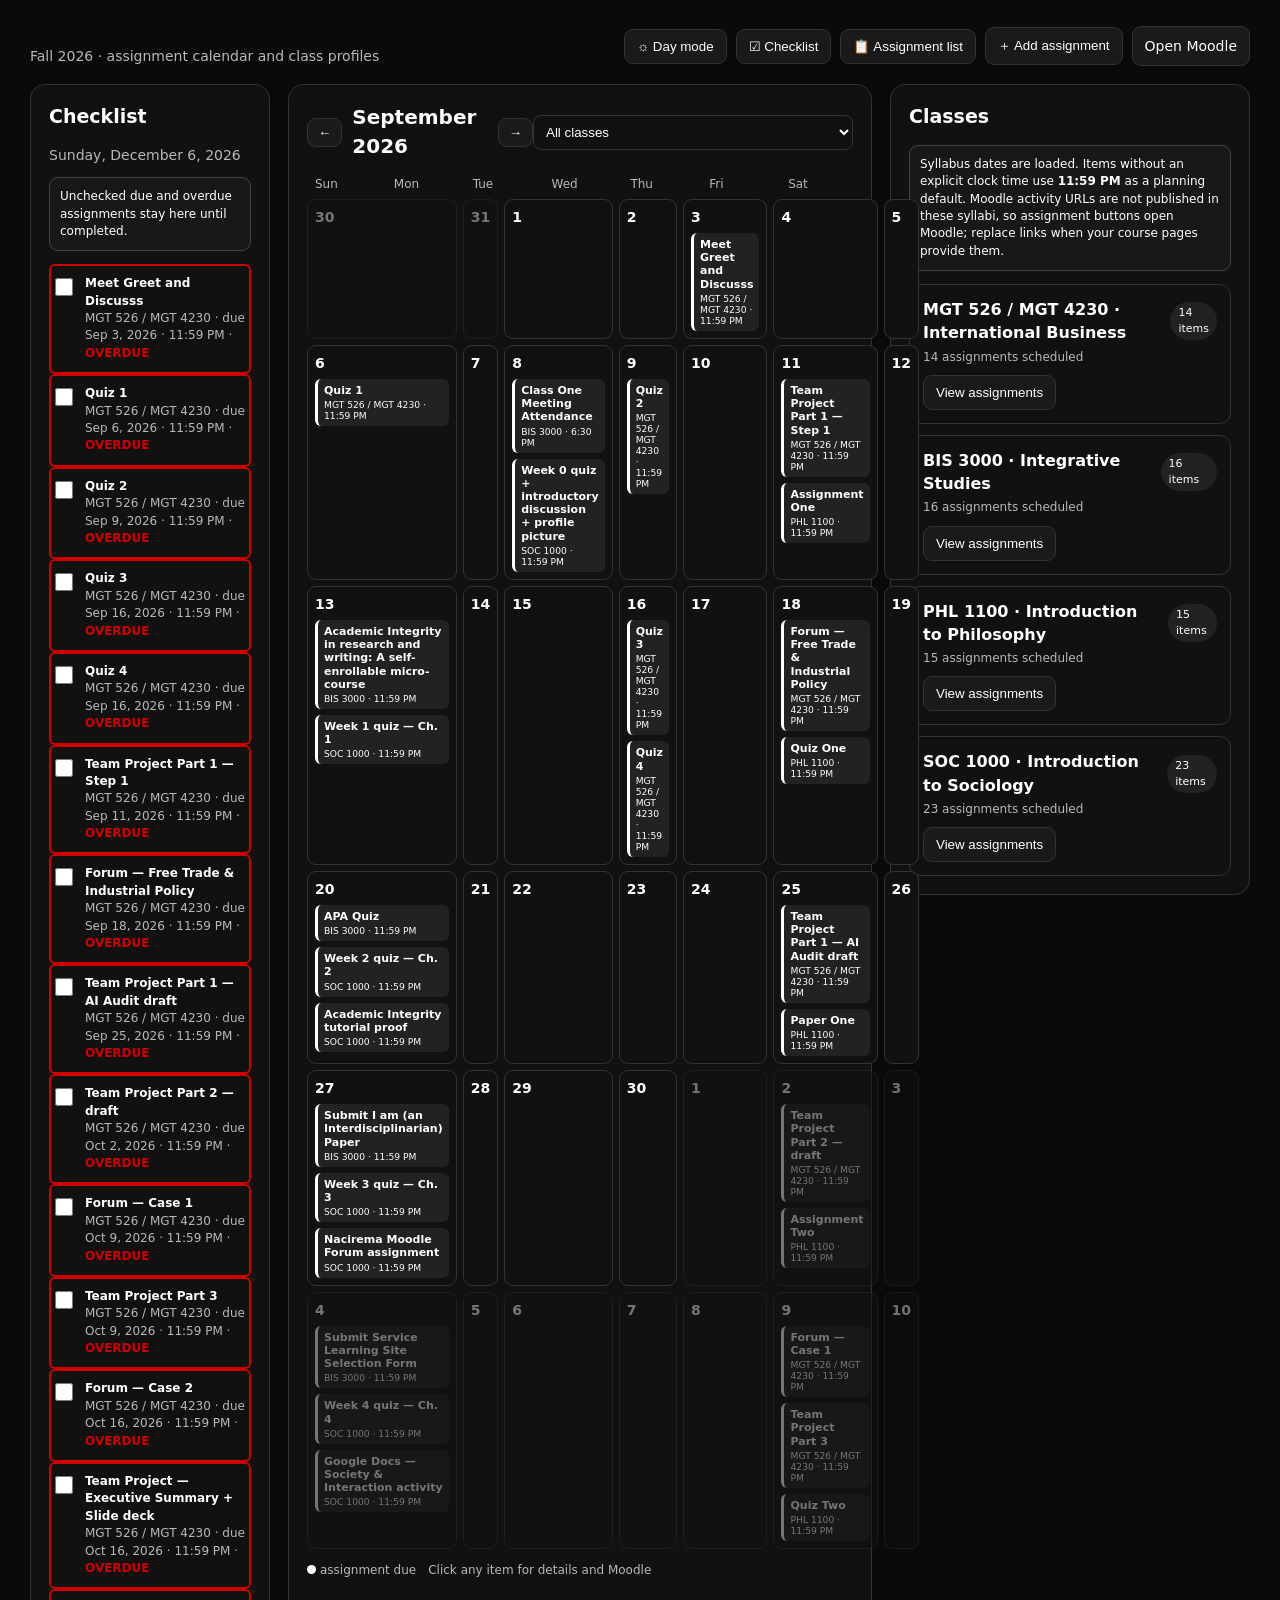
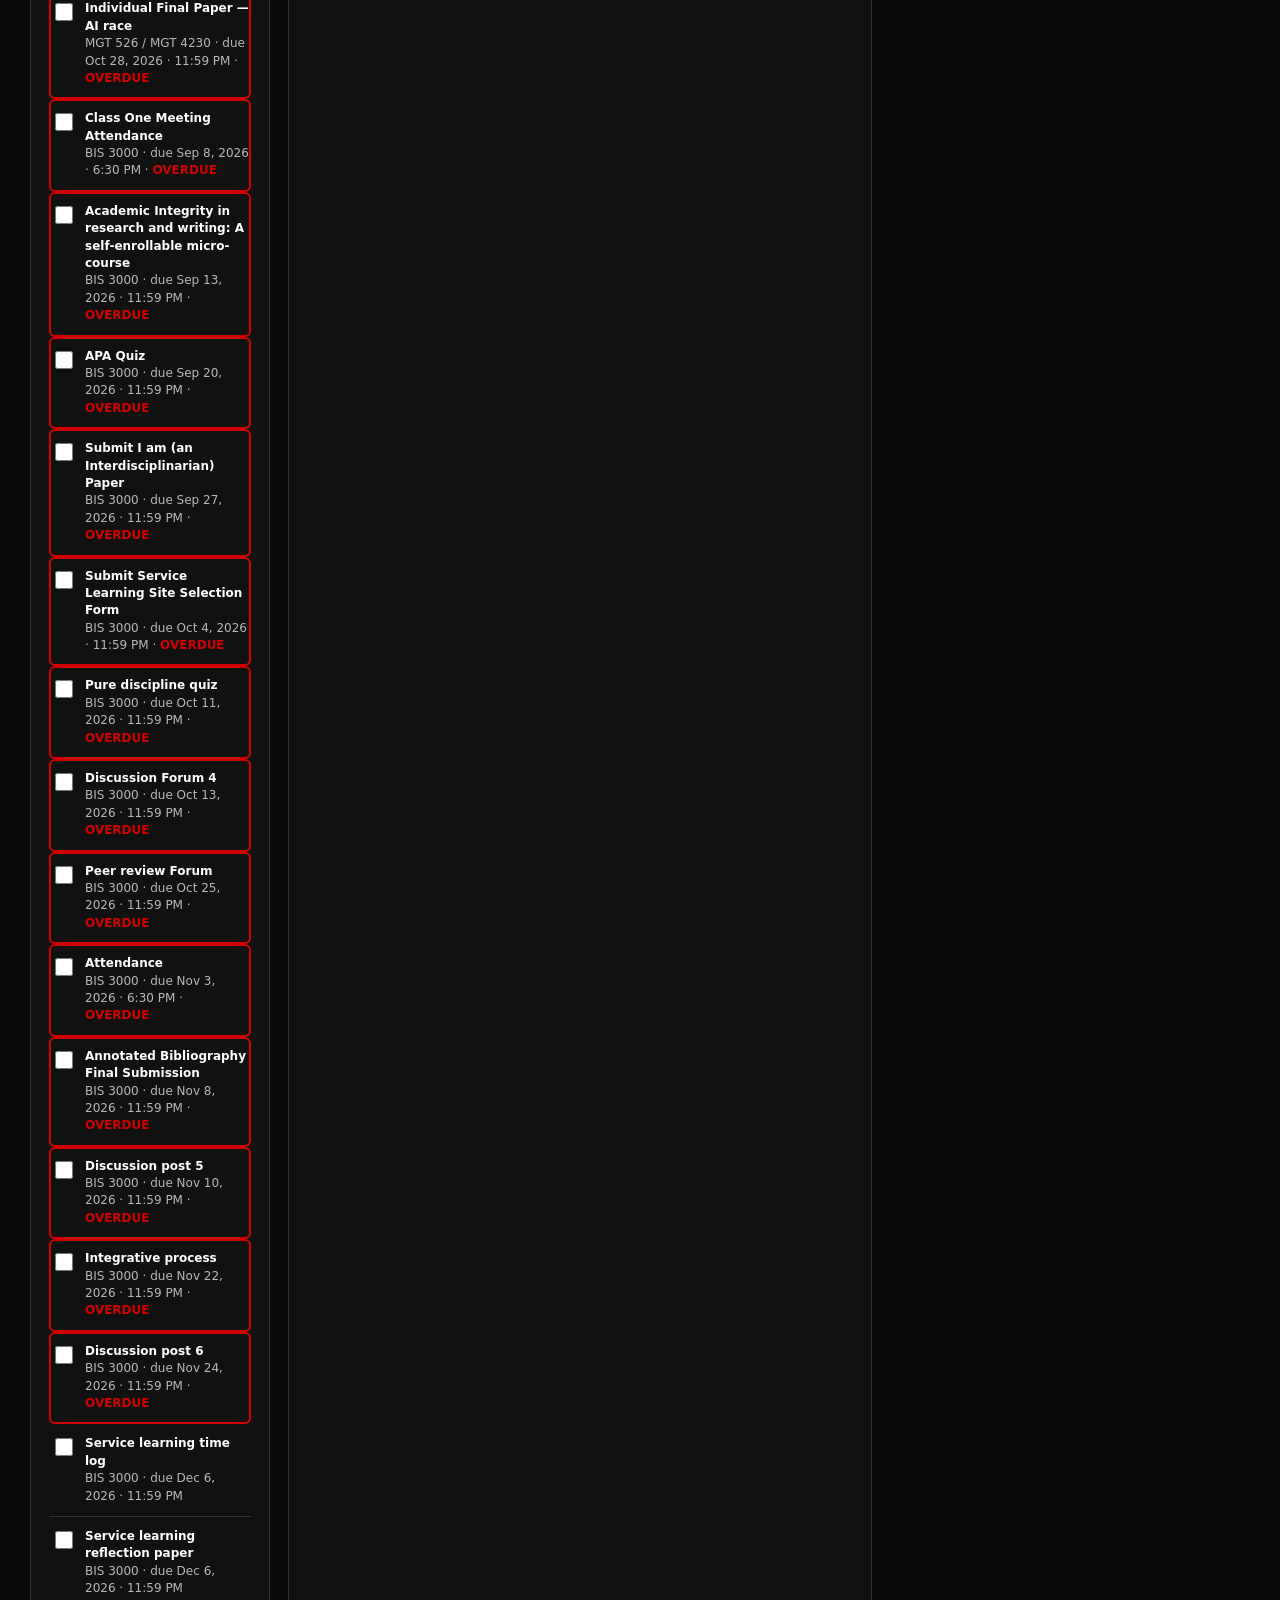
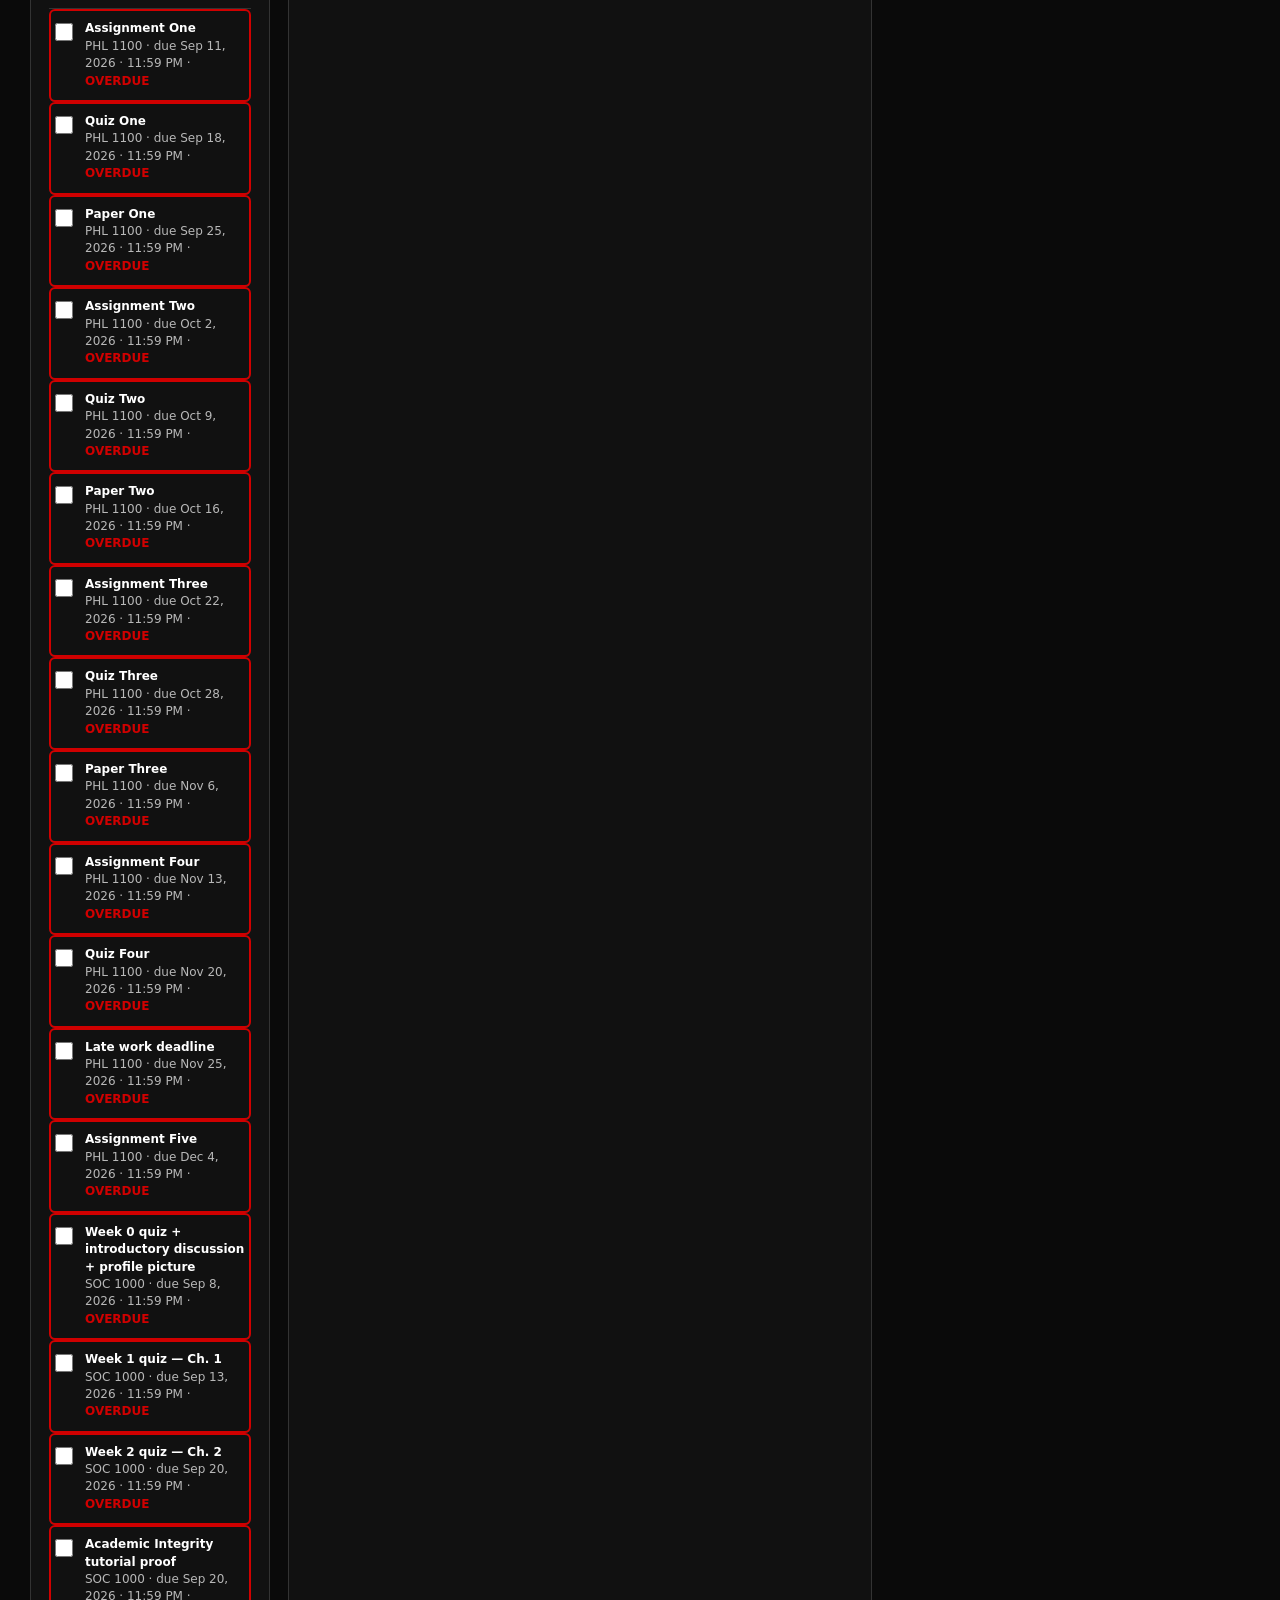
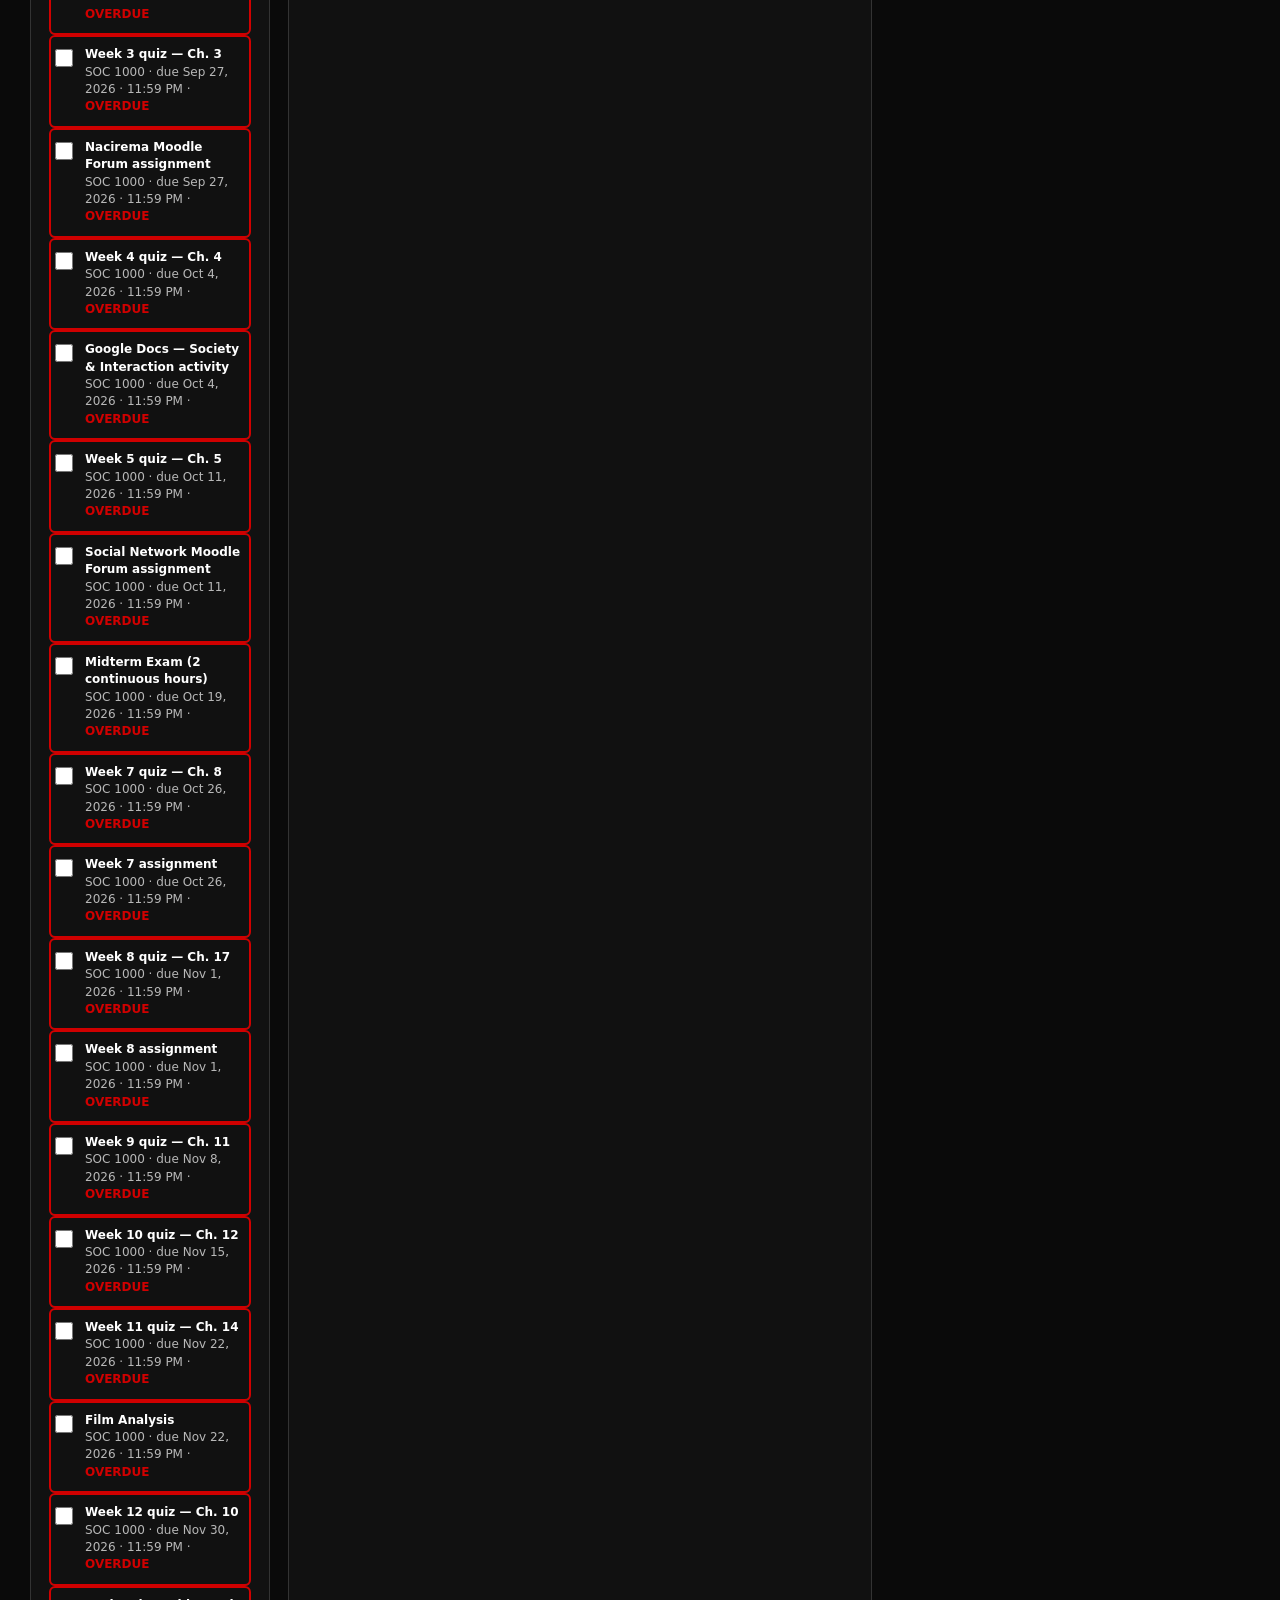
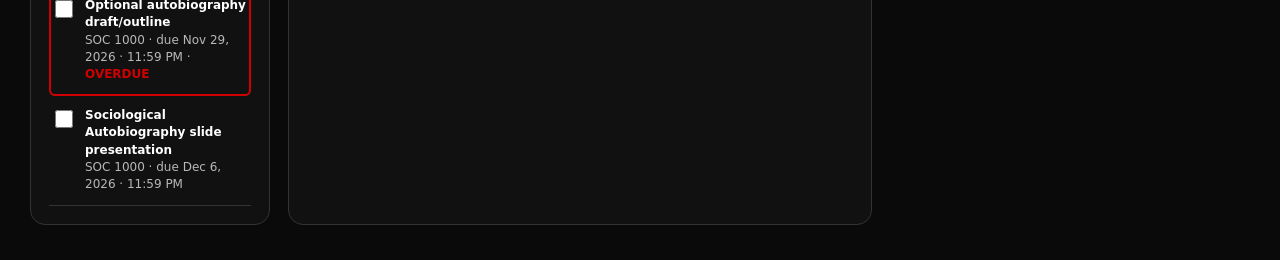
==== index.html @ 61aeb1d5 "style: improve assignment screen spacing and controls" ====
<!doctype html>
<html lang="en"><head><meta charset="utf-8"><meta name="viewport" content="width=device-width,initial-scale=1"><title>Fall 2026 Courses</title>
<style>
:root{--bg:#000000;--panel:#111111;--panel2:#1a1a1a;--text:#ffffff;--muted:#b8b8b8;--line:#333333;--accent:#ffffff;--good:#ffffff;--warn:#ffffff}*{box-sizing:border-box}body{margin:0;background:#0a0a0a;color:var(--text);font:14px/1.45 Inter,system-ui,Segoe UI,sans-serif}header{padding:26px 30px 18px;display:flex;align-items:flex-end;justify-content:space-between;gap:20px;max-width:1500px;margin:auto}h1{margin:0;font-size:28px;letter-spacing:-.5px}h2{margin:0 0 14px;font-size:19px}.sub{color:var(--muted);margin-top:5px}.actions{display:flex;gap:9px;align-items:center}button,.btn{border:1px solid var(--line);background:var(--panel2);color:var(--text);border-radius:9px;padding:9px 12px;cursor:pointer;text-decoration:none}button:hover,.btn:hover{border-color:var(--accent);background:#333333}.layout{max-width:1500px;margin:auto;padding:0 30px 35px;display:grid;grid-template-columns:minmax(240px,.45fr) minmax(560px,1.35fr) minmax(360px,.8fr);gap:18px}.panel{background:rgba(19,26,46,.92);border:1px solid var(--line);border-radius:15px;padding:18px;box-shadow:0 12px 35px #05091455}.toolbar{display:flex;align-items:center;justify-content:space-between;margin-bottom:15px}.month{font-size:20px;font-weight:700}.weekdays,.grid{display:grid;grid-template-columns:repeat(7,1fr);gap:6px}.weekdays div{color:var(--muted);font-size:12px;padding:0 8px 5px}.day{min-height:105px;border:1px solid var(--line);border-radius:9px;padding:7px;background:#111111;position:relative}.day.muted{opacity:.42}.day.today{outline:2px solid var(--accent)}.num{font-weight:700;color:#ffffff}.event{display:block;margin-top:6px;padding:5px 6px;border-radius:6px;background:#222222;border-left:3px solid var(--accent);font-size:11px;line-height:1.2;cursor:pointer;overflow:hidden}.event:hover{background:#344a80}.event small{display:block;color:#ffffff;margin-top:2px}.course-list{display:grid;gap:11px}.course{border:1px solid var(--line);background:#111111;border-radius:11px;padding:13px;cursor:pointer}.course:hover{border-color:var(--accent)}.course-head{display:flex;justify-content:space-between;gap:10px;align-items:center}.course h3{margin:0;font-size:16px}.badge{font-size:11px;border-radius:99px;padding:3px 8px;background:#222222;color:#cbd5ff}.course-meta{color:var(--muted);font-size:12px;margin:4px 0 9px}.mini{display:flex;justify-content:space-between;gap:10px;padding:6px 0;border-top:1px solid #26314e;font-size:12px}.mini span:last-child{white-space:nowrap;color:#cbd5ff}.mini.overdue span:last-child{color:var(--warn)}.right{display:grid;gap:18px;align-content:start}.detail{display:none}.detail.show{display:block}.detail-title{display:flex;justify-content:space-between;align-items:start;gap:10px}.detail ul{padding-left:19px;margin:8px 0}.detail li{margin:7px 0}.empty{color:var(--muted);padding:22px 4px}.notice{font-size:12px;color:#cbd5ff;background:#182541;border:1px solid #334875;padding:10px;border-radius:9px;margin-bottom:13px}.legend{display:flex;gap:12px;color:var(--muted);font-size:12px;margin-top:13px}.dot{width:9px;height:9px;display:inline-block;border-radius:50%;background:var(--accent);margin-right:4px}.modal{position:fixed;inset:0;background:#000000cc;display:none;place-items:center;padding:20px}.modal.open{display:grid}.modalbox{max-width:580px;width:100%;background:var(--panel);border:1px solid var(--line);border-radius:14px;padding:20px}.modalbox input{width:100%;padding:10px;background:#0d1529;color:white;border:1px solid var(--line);border-radius:8px;margin:7px 0 14px}.modalbox .row{display:flex;justify-content:flex-end;gap:8px}@media(max-width:950px){header{align-items:start;flex-direction:column}.layout{grid-template-columns:1fr;padding:0 15px 25px}.day{min-height:82px}.event{font-size:10px}}
.panel,.course,.day{background:#111;box-shadow:none}.event{background:#222;color:#fff;border-left-color:#fff!important}.event:hover{background:#333;color:#fff}.notice{background:#181818;color:#fff;border-color:#444}.badge{background:#222;color:#fff}.toolbar select{background:#111!important;color:#fff!important;border-color:#333!important}.mini{border-top-color:#333!important}.mini span:last-child{color:#fff!important}.dayMode input[type=checkbox]{accent-color:#000!important}.dayMode .event{border-left-color:#000!important}.dayMode .day.today{outline-color:#000}.dayMode .num,.dayMode .mini span:last-child{color:#000!important}.dayMode .dot{background:#000}
 .dayMode{background:#fff;color:#000}.dayMode .panel,.dayMode .course,.dayMode .day{background:#fff;border-color:#000;box-shadow:none}.dayMode button,.dayMode .btn,.dayMode select{background:#fff!important;color:#000!important;border-color:#000}.dayMode .event{background:#eee;color:#000;border-left-color:#000}.dayMode .event small,.dayMode .sub,.dayMode .course-meta,.dayMode .weekdays div,.dayMode .empty{color:#333}.dayMode .notice{background:#f2f2f2;color:#000;border-color:#000}.dayMode .mini{border-color:#ccc}.dayMode .badge{background:#000;color:#fff}.dayMode .modalbox{background:#fff;color:#000;border-color:#000}.dayMode .modalbox input{background:#fff;color:#000;border-color:#000}
 .monthNav{display:flex;align-items:center;gap:10px}.monthNav button{padding:6px 10px}.layout,header{max-width:none;width:100%}@media(max-width:950px){body{overflow-x:hidden}header{padding:18px 14px 14px}.actions{display:grid;grid-template-columns:repeat(2,minmax(0,1fr));width:100%;gap:8px}.actions button,.actions .btn{min-height:48px;white-space:normal}.layout{display:block;padding:0 12px 24px;width:100%}.layout>.panel{width:100%;margin-bottom:14px}.toolbar{gap:8px;flex-wrap:wrap}.monthNav{gap:6px}.month{font-size:18px}.weekdays,.grid{gap:4px}.day{min-width:0;min-height:105px;padding:5px}.event{font-size:10px;padding:4px;overflow-wrap:anywhere}.event small{font-size:9px}.right{width:100%}}
@media(max-width:950px){body{font-size:15px;background:#0a0a0a}header{display:block;padding:14px 12px 10px;border-bottom:1px solid #333}.actions{display:grid;grid-template-columns:1fr 1fr;gap:7px;margin-top:12px}.actions button,.actions .btn{width:100%;min-height:44px;padding:8px;font-size:13px}.layout{display:flex;flex-direction:column;gap:12px;padding:12px;width:100%;max-width:none}.layout>.panel{margin:0;width:100%;padding:14px;border-radius:12px}.layout>#inlineChecklist{order:1}.layout>section:nth-of-type(1){order:2}.layout>.right{order:3;display:flex;flex-direction:column;gap:12px}.right .panel{width:100%}.toolbar{display:flex;flex-direction:column;align-items:stretch;gap:10px;margin-bottom:12px}.monthNav{justify-content:space-between;gap:8px}.monthNav .month{font-size:21px;text-align:center;flex:1}.monthNav button{min-width:44px;min-height:40px}.toolbar select{width:100%!important;height:42px;font-size:14px}.weekdays{display:none}.grid{display:block}.grid .day{display:none}.grid .day:has(.event){display:block;min-height:0;margin:0 0 10px;padding:11px;border:1px solid #444;border-radius:10px;background:#111}.grid .day:has(.event) .num{font-size:17px;margin-bottom:8px;color:#fff}.grid .day:has(.event) .event{display:block;width:100%;font-size:15px;line-height:1.35;padding:11px;margin:7px 0 0;border-left:4px solid #fff;background:#222;white-space:normal;overflow-wrap:anywhere}.grid .day:has(.event) .event small{font-size:13px;line-height:1.3;margin-top:5px;color:#fff}.legend{display:none}.course-list{gap:9px}.course{padding:14px}.course-head{align-items:flex-start}.course h3{font-size:16px;line-height:1.3;overflow-wrap:anywhere}.badge{flex-shrink:0}.mini{display:block;padding:9px 0;font-size:14px;line-height:1.3}.mini span{display:block}.mini span:last-child{margin-top:3px;font-size:13px}.notice{font-size:13px;line-height:1.4}.detail li{font-size:14px;line-height:1.4}.detail li button{margin-top:5px;font-size:12px;padding:8px}.detail-title h2{font-size:18px}.modalbox{max-height:90vh;overflow:auto}.todayScreen{padding:12px!important}}
 .checkItem{transition:opacity .7s ease,transform .7s ease,max-height .7s ease}.checkItem.overdue{outline:2px solid #d00000;outline-offset:-2px;border-radius:6px}.checkItem.overdue strong{color:#d00000}.checkItem.completed{opacity:0;transform:translateX(18px);max-height:0;overflow:hidden;padding-top:0!important;padding-bottom:0!important}.dayMode .checkItem.overdue{outline-color:#d00000}.dayMode .checkItem.overdue strong{color:#d00000}
 .assignmentScreen{position:relative}.assignmentBack{position:absolute;top:18px;left:18px;z-index:2}.assignmentHeader{padding:48px 4px 18px;border-bottom:1px solid var(--line)}.assignmentItem{list-style:none;margin:0 0 16px;padding:18px;border:1px solid var(--line);border-radius:12px;background:#181818}.assignmentItem>b{display:block;font-size:16px;line-height:1.35;margin-bottom:6px}.assignmentActions{display:flex;flex-wrap:wrap;gap:8px;margin-top:13px}.assignmentActions button{min-height:40px}.deleteButton{border-color:#d00000!important;color:#ff7070!important}.dayMode .assignmentItem{background:#fff;border-color:#000}.dayMode .assignmentHeader{border-color:#000}.dayMode .deleteButton{border-color:#d00000!important;color:#c00000!important}
 @media(max-width:950px){#assignmentScreen{padding:12px!important;width:100%;max-width:none}.assignmentScreen .panel,#assignmentDetail{padding:14px!important}.assignmentBack{position:static;display:block;margin:0 0 8px;min-height:44px}.assignmentHeader{padding:8px 0 16px}.assignmentHeader h2{font-size:22px;margin:0 0 10px}.assignmentHeader select{width:100%;min-height:44px}.assignmentItem{margin:0 0 14px;padding:15px 12px}.assignmentItem>b{font-size:16px}.assignmentActions{display:grid;grid-template-columns:1fr 1fr;gap:8px}.assignmentActions button{width:100%;min-height:44px;font-size:12px}.assignmentActions button:first-child{grid-column:1/-1}.deleteButton{grid-column:1/-1}}
 </style></head><body>
<header><div><div class="sub">Fall 2026 · assignment calendar and class profiles</div></div><div class="actions"><button id="themeToggle">☼ Day mode</button><button id="todayChecklist">☑ Checklist</button><button id="assignmentList">📋 Assignment list</button><button id="addEvent">＋ Add assignment</button><a class="btn" href="https://moodle.oakland.edu/" target="_blank" rel="noopener">Open Moodle</a></div></header>
<main class="layout"><aside class="panel" id="inlineChecklist"><h2>Checklist</h2><div class="sub" id="inlineChecklistDate"></div><div class="notice" style="margin-top:12px">Unchecked due and overdue assignments stay here until completed.</div><div id="inlineChecklistItems"></div></aside><section class="panel"><div class="toolbar"><div class="monthNav"><button id="prev">←</button><div class="month" id="month"></div><button id="next">→</button></div><select id="filter" style="background:#111111;color:white;border:1px solid var(--line);padding:8px;border-radius:8px"><option value="all">All classes</option></select></div><div class="weekdays"><div>Sun</div><div>Mon</div><div>Tue</div><div>Wed</div><div>Thu</div><div>Fri</div><div>Sat</div></div><div class="grid" id="calendar"></div><div class="legend"><span><i class="dot"></i>assignment due</span><span>Click any item for details and Moodle</span></div></section>
<section class="right"><section class="panel"><h2>Classes</h2><div class="notice">Syllabus dates are loaded. Items without an explicit clock time use <b>11:59 PM</b> as a planning default. Moodle activity URLs are not published in these syllabi, so assignment buttons open Moodle; replace links when your course pages provide them.</div><div class="course-list" id="courses"></div></section><section class="panel detail" id="detail"></section></section></main>
<section id="assignmentScreen" style="display:none;max-width:1000px;margin:0 auto;padding:30px"><div class="panel" id="assignmentDetail"></div></section>
<section id="todayScreen" style="display:none;max-width:900px;margin:0 auto;padding:30px"><div class="panel"><div class="detail-title"><div><h1>Checklist</h1><div class="sub" id="checklistDate"></div></div><button id="backToDashboard">← Calendars & class functions</button></div><div class="notice" style="margin-top:18px">Check items off as you complete them. Your checklist status is saved in this browser.</div><div id="checklistItems"></div></div></section>
<div class="modal" id="modal"><div class="modalbox"><h2>Edit Moodle link</h2><div id="editName" class="sub"></div><input id="urlInput" placeholder="https://moodle.oakland.edu/..."/><div class="row"><button id="cancel">Cancel</button><button id="save">Save link</button></div></div></div><div class="modal" id="assignmentModal"><div class="modalbox"><h2 id="assignmentHeading">Add assignment</h2><label>Class<select id="assignmentCourse" style="width:100%;padding:10px;background:#0d1529;color:white;border:1px solid var(--line);border-radius:8px;margin:7px 0 10px"></select></label><label>Title<input id="assignmentTitle"></label><label>Due date<input id="assignmentDate" type="date"></label><label>Due time<input id="assignmentTime" type="time" value="23:59"></label><label>Notes<input id="assignmentNote"></label><div class="row"><button id="assignmentCancel">Cancel</button><button id="assignmentSave">Save assignment</button></div></div></div>
<script>
const moodle='https://moodle.oakland.edu/';
const courses=[
{code:'MGT 526 / MGT 4230',name:'International Business',color:'#ffffff',items:[
['Meet Greet and Discusss','2026-09-03','11:59 PM','Explicit date/time provided by user'],
['Quiz 1','2026-09-06','11:59 PM','Explicit date/time provided by user'],
['Quiz 2','2026-09-09','11:59 PM','Explicit date/time provided by user'],
['Quiz 3','2026-09-16','11:59 PM','Explicit date/time provided by user'],
['Quiz 4','2026-09-16','11:59 PM','Explicit date/time provided by user'],
['Team Project Part 1 — Step 1','2026-09-11','11:59 PM','Explicit date; time not stated'],['Forum — Free Trade & Industrial Policy','2026-09-18','11:59 PM','Planning date inferred from Week 3'],['Team Project Part 1 — AI Audit draft','2026-09-25','11:59 PM','Explicit date; time not stated'],['Team Project Part 2 — draft','2026-10-02','11:59 PM','Explicit date; time not stated'],['Forum — Case 1','2026-10-09','11:59 PM','Planning date inferred from Week 6'],['Team Project Part 3','2026-10-09','11:59 PM','Explicit date; time not stated'],['Forum — Case 2','2026-10-16','11:59 PM','Planning date inferred from Week 7'],['Team Project — Executive Summary + Slide deck','2026-10-16','11:59 PM','Explicit date; time not stated'],['Individual Final Paper — AI race','2026-10-28','11:59 PM','Explicit date; time not stated']]},
{code:'BIS 3000',name:'Integrative Studies',color:'#4ade80',items:[
['Class One Meeting Attendance','2026-09-08','6:30 PM','Explicit date/time provided by user'],['Academic Integrity in research and writing: A self-enrollable micro-course','2026-09-13','11:59 PM','Explicit date/time provided by user'],['APA Quiz','2026-09-20','11:59 PM','Explicit date/time provided by user'],['Submit I am (an Interdisciplinarian) Paper','2026-09-27','11:59 PM','Explicit date/time provided by user'],['Submit Service Learning Site Selection Form','2026-10-04','11:59 PM','Explicit date/time provided by user'],['Pure discipline quiz','2026-10-11','11:59 PM','Explicit date/time provided by user'],['Discussion Forum 4','2026-10-13','11:59 PM','Explicit date/time provided by user'],['Peer review Forum','2026-10-25','11:59 PM','Explicit date/time provided by user'],['Attendance','2026-11-03','6:30 PM','Explicit date/time provided by user'],['Annotated Bibliography Final Submission','2026-11-08','11:59 PM','Explicit date/time provided by user'],['Discussion post 5','2026-11-10','11:59 PM','Explicit date/time provided by user'],['Integrative process','2026-11-22','11:59 PM','Explicit date/time provided by user'],['Discussion post 6','2026-11-24','11:59 PM','Explicit date/time provided by user'],['Service learning time log','2026-12-06','11:59 PM','Explicit date/time provided by user'],['Service learning reflection paper','2026-12-06','11:59 PM','Explicit date/time provided by user'],['Service learning presentation in class','2026-12-08','11:59 PM','Explicit date/time provided by user']]},
{code:'PHL 1100',name:'Introduction to Philosophy',color:'#fbbf24',items:[
['Assignment One','2026-09-11','11:59 PM','Explicit date; time not stated'],['Quiz One','2026-09-18','11:59 PM','Explicit date; time not stated'],['Paper One','2026-09-25','11:59 PM','Explicit date; time not stated'],['Assignment Two','2026-10-02','11:59 PM','Explicit date; time not stated'],['Quiz Two','2026-10-09','11:59 PM','Explicit date; time not stated'],['Paper Two','2026-10-16','11:59 PM','Explicit date; time not stated'],['Assignment Three','2026-10-22','11:59 PM','Explicit date; time not stated'],['Quiz Three','2026-10-28','11:59 PM','Explicit date/time provided by user'],['Paper Three','2026-11-06','11:59 PM','Explicit date; time not stated'],['Assignment Four','2026-11-13','11:59 PM','Explicit date; time not stated'],['Quiz Four','2026-11-20','11:59 PM','Explicit date; time not stated'],['Late work deadline','2026-11-25','11:59 PM','Explicit date; time not stated'],['Assignment Five','2026-12-04','11:59 PM','Explicit date; time not stated'],['Discussion','2026-12-07','11:59 PM','Explicit date; time not stated'],['Quiz Five','2026-12-11','11:59 PM','Explicit date; time not stated']]},
{code:'SOC 1000',name:'Introduction to Sociology',color:'#f472b6',items:[
['Week 0 quiz + introductory discussion + profile picture','2026-09-08','11:59 PM','Explicit date/time'],['Week 1 quiz — Ch. 1','2026-09-13','11:59 PM','Explicit time'],['Week 2 quiz — Ch. 2','2026-09-20','11:59 PM','Week due date; explicit time'],['Academic Integrity tutorial proof','2026-09-20','11:59 PM','Week due date; explicit time'],['Week 3 quiz — Ch. 3','2026-09-27','11:59 PM','Week due date; explicit time'],['Nacirema Moodle Forum assignment','2026-09-27','11:59 PM','Week due date; explicit time'],['Week 4 quiz — Ch. 4','2026-10-04','11:59 PM','Explicit time'],['Google Docs — Society & Interaction activity','2026-10-04','11:59 PM','Explicit time'],['Week 5 quiz — Ch. 5','2026-10-11','11:59 PM','Explicit time'],['Social Network Moodle Forum assignment','2026-10-11','11:59 PM','Explicit time'],['Midterm Exam (2 continuous hours)','2026-10-19','11:59 PM','Window: Oct 18 6:00 AM–Oct 19 11:59 PM'],['Week 7 quiz — Ch. 8','2026-10-26','11:59 PM','Explicit date/time'],['Week 7 assignment','2026-10-26','11:59 PM','To be determined in syllabus'],['Week 8 quiz — Ch. 17','2026-11-01','11:59 PM','Explicit time'],['Week 8 assignment','2026-11-01','11:59 PM','To be determined in syllabus'],['Week 9 quiz — Ch. 11','2026-11-08','11:59 PM','Explicit time'],['Week 10 quiz — Ch. 12','2026-11-15','11:59 PM','Explicit time'],['Week 11 quiz — Ch. 14','2026-11-22','11:59 PM','Explicit time'],['Film Analysis','2026-11-22','11:59 PM','Explicit time'],['Week 12 quiz — Ch. 10','2026-11-30','11:59 PM','Explicit date/time'],['Optional autobiography draft/outline','2026-11-29','11:59 PM','Explicit date/time'],['Sociological Autobiography slide presentation','2026-12-06','11:59 PM','Explicit time'],['Final Exam (2-hour window)','2026-12-12','10:00 PM','Window: Dec 9 6:00 AM–Dec 12 10:00 PM']]}];
if(localStorage.getItem('dashboard-courses')){try{let saved=JSON.parse(localStorage.getItem('dashboard-courses'));if(Array.isArray(saved)&&saved.length)courses.splice(0,courses.length,...saved)}catch(e){console.warn('Could not restore saved assignments',e)}}
let view=new Date(2026,8,1), selected='all', currentItem=null; const all=()=>courses.flatMap(c=>c.items.map(x=>({...Object.fromEntries(['title','date','time','note'].map((k,i)=>[k,x[i]])),course:c}))); 
function fmt(d){return new Intl.DateTimeFormat('en-US',{month:'short',day:'numeric',year:'numeric'}).format(new Date(d+'T12:00:00'))}function render(){document.getElementById('month').textContent=new Intl.DateTimeFormat('en-US',{month:'long',year:'numeric'}).format(view);let cal=document.getElementById('calendar');cal.innerHTML='';let y=view.getFullYear(),m=view.getMonth(),first=new Date(y,m,1).getDay(),days=new Date(y,m+1,0).getDate(),prev=new Date(y,m,0).getDate();let list=all().filter(i=>selected==='all'||i.course.code===selected);for(let i=0;i<42;i++){let n=i-first+1,d=new Date(y,m,n),iso=d.toISOString().slice(0,10),muted=n<1||n>days;let el=document.createElement('div');el.className='day'+(muted?' muted':'');el.innerHTML='<div class="num">'+(muted?(n<1?prev+n:n-days):n)+'</div>';list.filter(x=>x.date===iso).forEach(x=>{let e=document.createElement('div');e.className='event';e.style.borderLeftColor=x.course.color;e.innerHTML='<b>'+x.title+'</b><small>'+x.course.code+' · '+x.time+'</small>';e.onclick=()=>{let ci=courses.indexOf(x.course),ii=x.course.items.findIndex(y=>y[0]===x.title);if(localStorage.getItem('moodle-'+ci+'-'+ii))openMoodle(ci,ii);else showDetail(x)};el.appendChild(e)});cal.appendChild(el)}}
function renderCourses(){let box=document.getElementById('courses');box.innerHTML='';let sel=document.getElementById('filter');sel.innerHTML='<option value="all">All classes</option>';courses.forEach(c=>{let o=document.createElement('option');o.value=c.code;o.textContent=c.code+' — '+c.name;sel.appendChild(o);let el=document.createElement('div');el.className='course';el.innerHTML='<div class="course-head"><h3>'+c.code+' · '+c.name+'</h3><span class="badge">'+c.items.length+' items</span></div><div class="course-meta">'+c.items.length+' assignments scheduled</div><button type="button">View assignments</button>';el.querySelector('button').onclick=e=>{e.stopPropagation();showAssignmentScreen(c)};box.appendChild(el)})}
function showCourse(c){let d=document.getElementById('assignmentDetail')||document.getElementById('detail');d.classList.add('show');let ci=courses.indexOf(c);d.innerHTML='<button class="assignmentBack" onclick="showDashboard()">← Calendars</button><div class="detail-title assignmentHeader"><div><h2>Assignment list</h2><select onchange="showCourse(courses[this.value])" style="background:#111;color:#fff;border:1px solid #333;padding:9px;border-radius:8px;max-width:100%">'+courses.map((x,i)=>'<option value="'+i+'" '+(i===ci?'selected':'')+'>'+x.code+' — '+x.name+'</option>').join('')+'</select><div class="sub">'+c.items.length+' scheduled items</div></div></div><ul>'+c.items.map((x,i)=>'<li class="assignmentItem"><b>'+x[0]+'</b><br><span class="sub">Due '+fmt(x[1])+' at '+x[2]+' · '+x[3]+'</span><div class="assignmentActions"><button onclick="openMoodle('+ci+','+i+')">Open in Moodle</button><button onclick="editLink('+ci+','+i+')">Edit link</button><button onclick="editAssignment('+ci+','+i+')">Edit assignment</button><button class="deleteButton" onclick="deleteAssignment('+ci+','+i+')">Delete</button></div></li>').join('')+'</ul><button onclick="addAssignment('+ci+')">＋ Add to '+c.code+'</button>'}
function showDetail(x){showAssignmentScreen(x.course)}
function showAssignmentScreen(c){document.querySelector('header').style.display='none';document.querySelector('main.layout').style.display='none';document.getElementById('todayScreen').style.display='none';document.getElementById('assignmentScreen').style.display='block';showCourse(c);requestAnimationFrame(()=>{window.scrollTo(0,0);document.documentElement.scrollTop=0;document.body.scrollTop=0})}
function openMoodle(ci,ii){let key='moodle-'+ci+'-'+ii;window.open(localStorage.getItem(key)||moodle,'_blank','noopener')}
function editLink(ci,ii){currentItem={ci,ii};document.getElementById('editName').textContent=courses[ci].items[ii][0];document.getElementById('urlInput').value=localStorage.getItem('moodle-'+ci+'-'+ii)||moodle;document.getElementById('modal').classList.add('open')}
function editAssignment(ci,ii){currentItem={ci,ii};let x=courses[ci].items[ii];document.getElementById('assignmentHeading').textContent='Edit assignment';document.getElementById('assignmentCourse').value=ci;document.getElementById('assignmentTitle').value=x[0];document.getElementById('assignmentDate').value=x[1];document.getElementById('assignmentTime').value=x[2]==='11:59 PM'?'23:59':x[2];document.getElementById('assignmentNote').value=x[3];document.getElementById('assignmentModal').classList.add('open')}
function addAssignment(ci){currentItem={ci,ii:null};document.getElementById('assignmentHeading').textContent='Add assignment';document.getElementById('assignmentCourse').value=ci;document.getElementById('assignmentTitle').value='';document.getElementById('assignmentDate').value='';document.getElementById('assignmentTime').value='23:59';document.getElementById('assignmentNote').value='Added by user';document.getElementById('assignmentModal').classList.add('open')}
function deleteAssignment(ci,ii){if(confirm('Delete this assignment?')){courses[ci].items.splice(ii,1);localStorage.setItem('dashboard-courses',JSON.stringify(courses));renderCourses();render();showCourse(courses[ci])}}
function saveAssignment(){let ci=+document.getElementById('assignmentCourse').value,title=document.getElementById('assignmentTitle').value.trim(),date=document.getElementById('assignmentDate').value,time=document.getElementById('assignmentTime').value,note=document.getElementById('assignmentNote').value.trim()||'Added by user';if(!title||!date||!time){alert('Please enter a title, date, and time.');return}let hh=+time.slice(0,2),mm=time.slice(3),display=(hh%12||12)+':'+mm+' '+(hh<12?'AM':'PM');if(currentItem.ii===null)courses[ci].items.push([title,date,display,note]);else{courses[ci].items[currentItem.ii]=[title,date,display,note]}localStorage.setItem('dashboard-courses',JSON.stringify(courses));document.getElementById('assignmentModal').classList.remove('open');renderCourses();render();showCourse(courses[ci])}
function populateAssignmentCourses(){let s=document.getElementById('assignmentCourse');courses.forEach((c,i)=>{let o=document.createElement('option');o.value=i;o.textContent=c.code+' — '+c.name;s.appendChild(o)})}
function renderChecklist(){let now=new Date(),iso=now.toISOString().slice(0,10),items=all().filter(x=>x.date<=iso&&localStorage.getItem('checked-'+x.date+'-'+x.course.code+'-'+x.title)!=='1'),dateText=new Intl.DateTimeFormat('en-US',{weekday:'long',month:'long',day:'numeric',year:'numeric'}).format(now),html=items.length?items.map(x=>{let key='checked-'+x.date+'-'+x.course.code+'-'+x.title,overdue=x.date<iso;return '<label class="checkItem '+(overdue?'overdue':'')+'" style="display:flex;align-items:flex-start;gap:9px;padding:11px 2px;border-bottom:1px solid var(--line);cursor:pointer"><input type="checkbox" data-check="'+key+'" style="width:18px;height:18px;accent-color:var(--good)"><span style="flex:1;font-size:12px"><b>'+x.title+'</b><br><span class="sub">'+x.course.code+' · due '+fmt(x.date)+' · '+x.time+(overdue?' · <strong>OVERDUE</strong>':'')+'</span></span></label>'}).join(''):'<div class="empty">Nothing is due or overdue.</div>';['checklistDate','inlineChecklistDate'].forEach(id=>{let e=document.getElementById(id);if(e)e.textContent=dateText});['checklistItems','inlineChecklistItems'].forEach(id=>{let e=document.getElementById(id);if(e){e.innerHTML=html;e.querySelectorAll('[data-check]').forEach(c=>c.onchange=()=>{let row=c.closest('.checkItem');row.classList.add('completed');setTimeout(()=>{localStorage.setItem(c.dataset.check,c.checked?'1':'0');renderChecklist()},700)})}})}
function showChecklist(){document.querySelector('header').style.display='none';document.querySelector('main.layout').style.display='none';document.getElementById('todayScreen').style.display='block';renderChecklist()}
function showDashboard(){document.querySelector('header').style.display='flex';document.querySelector('main.layout').style.display='grid';document.getElementById('todayScreen').style.display='none';document.getElementById('assignmentScreen').style.display='none';requestAnimationFrame(()=>{window.scrollTo(0,0);document.documentElement.scrollTop=0;document.body.scrollTop=0})}

function applyTheme(){let day=localStorage.getItem('dashboard-theme')==='day';document.body.classList.toggle('dayMode',day);document.getElementById('themeToggle').textContent=day?'☾ Night mode':'☼ Day mode'}
function toggleTheme(){let day=!document.body.classList.contains('dayMode');localStorage.setItem('dashboard-theme',day?'day':'night');applyTheme()}

document.getElementById('save').onclick=()=>{localStorage.setItem('moodle-'+currentItem.ci+'-'+currentItem.ii,document.getElementById('urlInput').value.trim()||moodle);document.getElementById('modal').classList.remove('open')};document.getElementById('cancel').onclick=()=>document.getElementById('modal').classList.remove('open');document.getElementById('assignmentCancel').onclick=()=>document.getElementById('assignmentModal').classList.remove('open');document.getElementById('assignmentSave').onclick=saveAssignment;document.getElementById('addEvent').onclick=()=>addAssignment(0);document.getElementById('assignmentList').onclick=()=>showAssignmentScreen(courses.find(c=>c.code===selected)||courses[0]);document.getElementById('themeToggle').onclick=toggleTheme;document.getElementById('todayChecklist').onclick=showChecklist;document.getElementById('backToDashboard').onclick=showDashboard;document.getElementById('prev').onclick=()=>{view.setMonth(view.getMonth()-1);render()};document.getElementById('next').onclick=()=>{view.setMonth(view.getMonth()+1);render()};document.getElementById('filter').onchange=e=>{selected=e.target.value;render()};populateAssignmentCourses();renderCourses();render();renderChecklist();applyTheme();
</script></body></html>
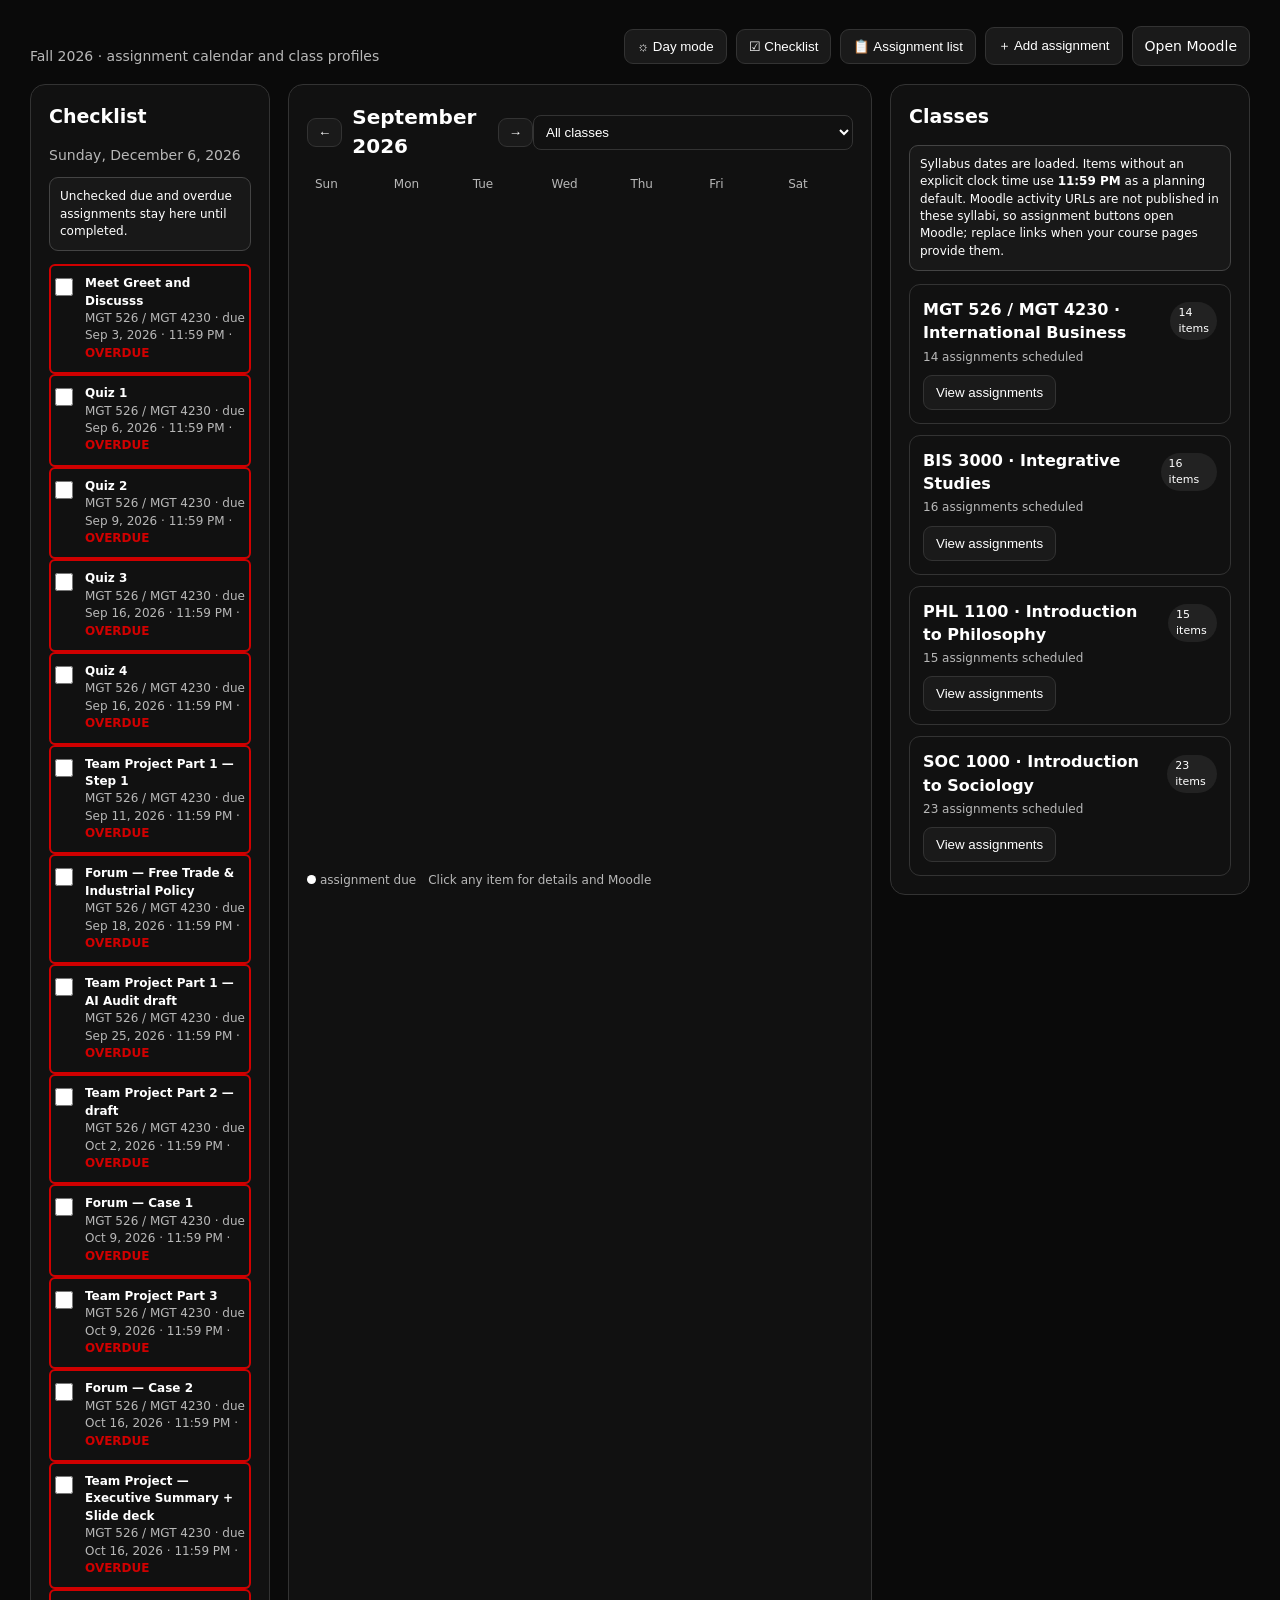
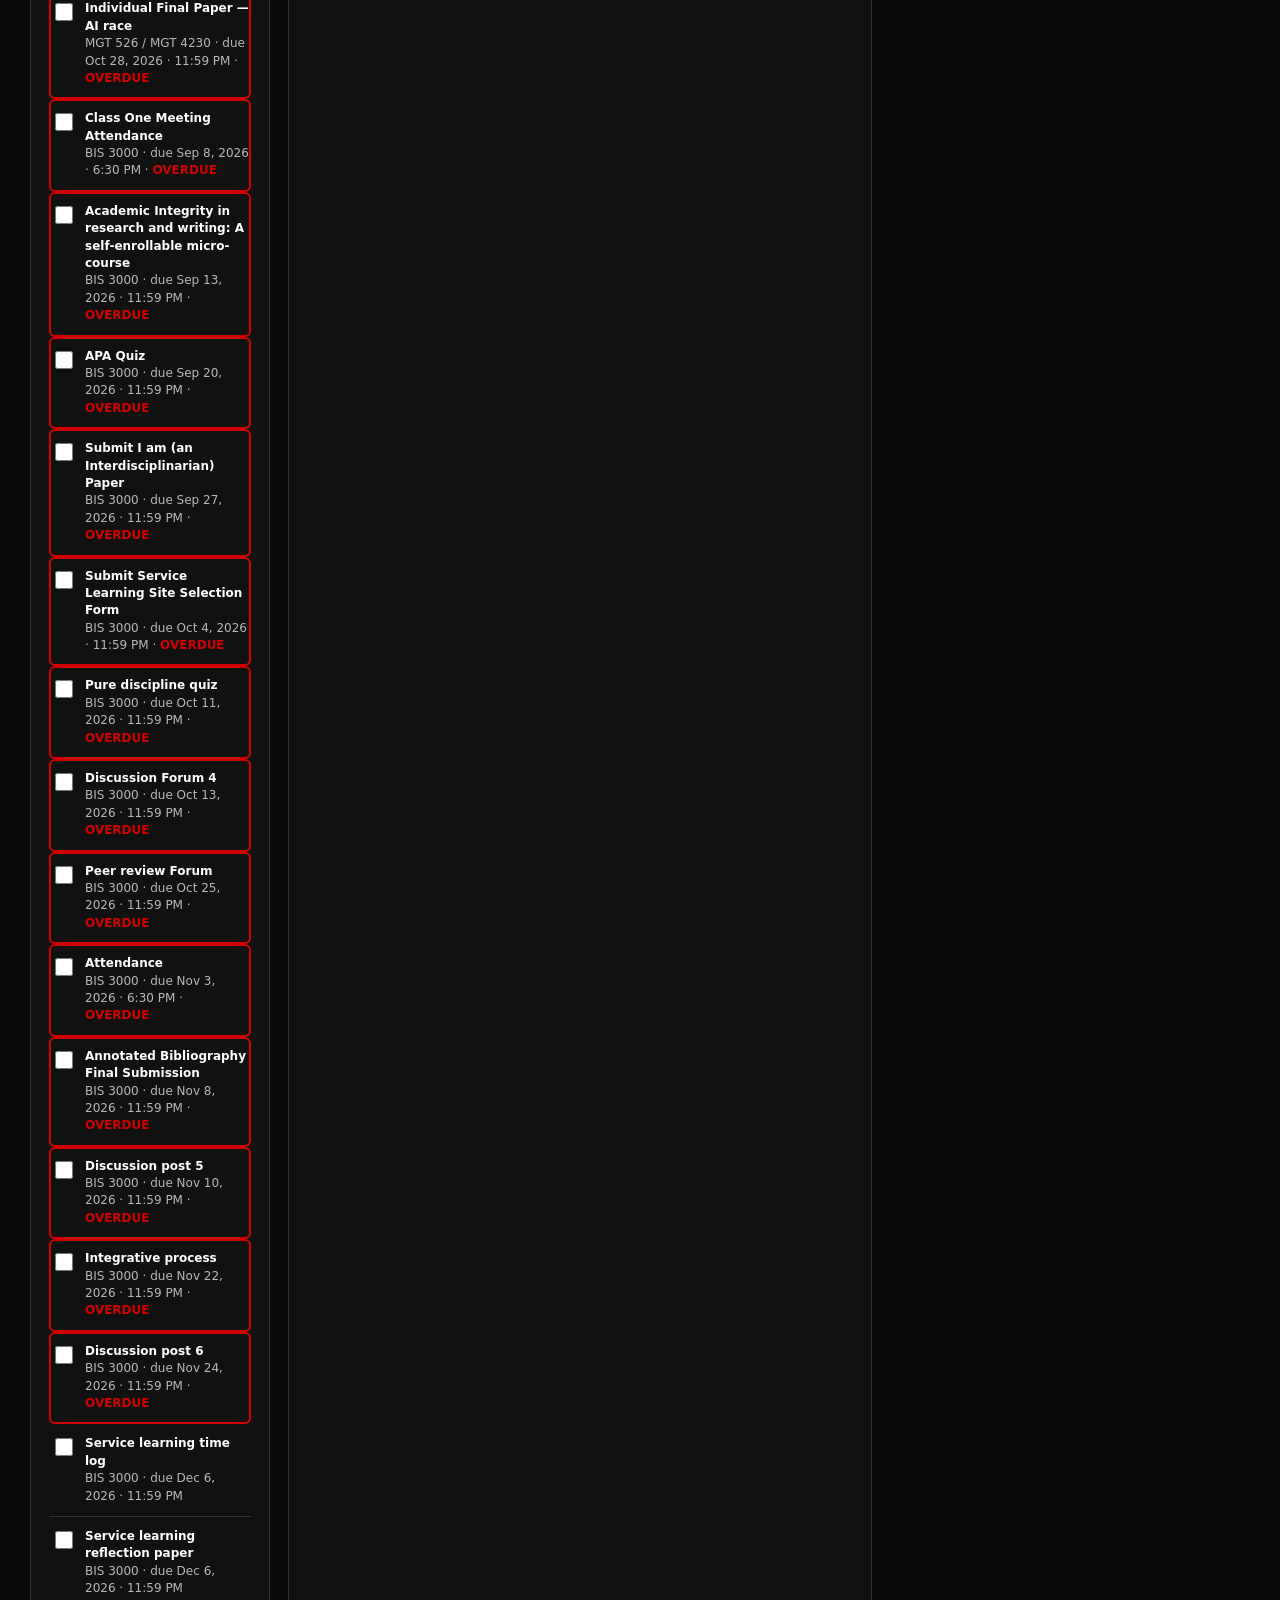
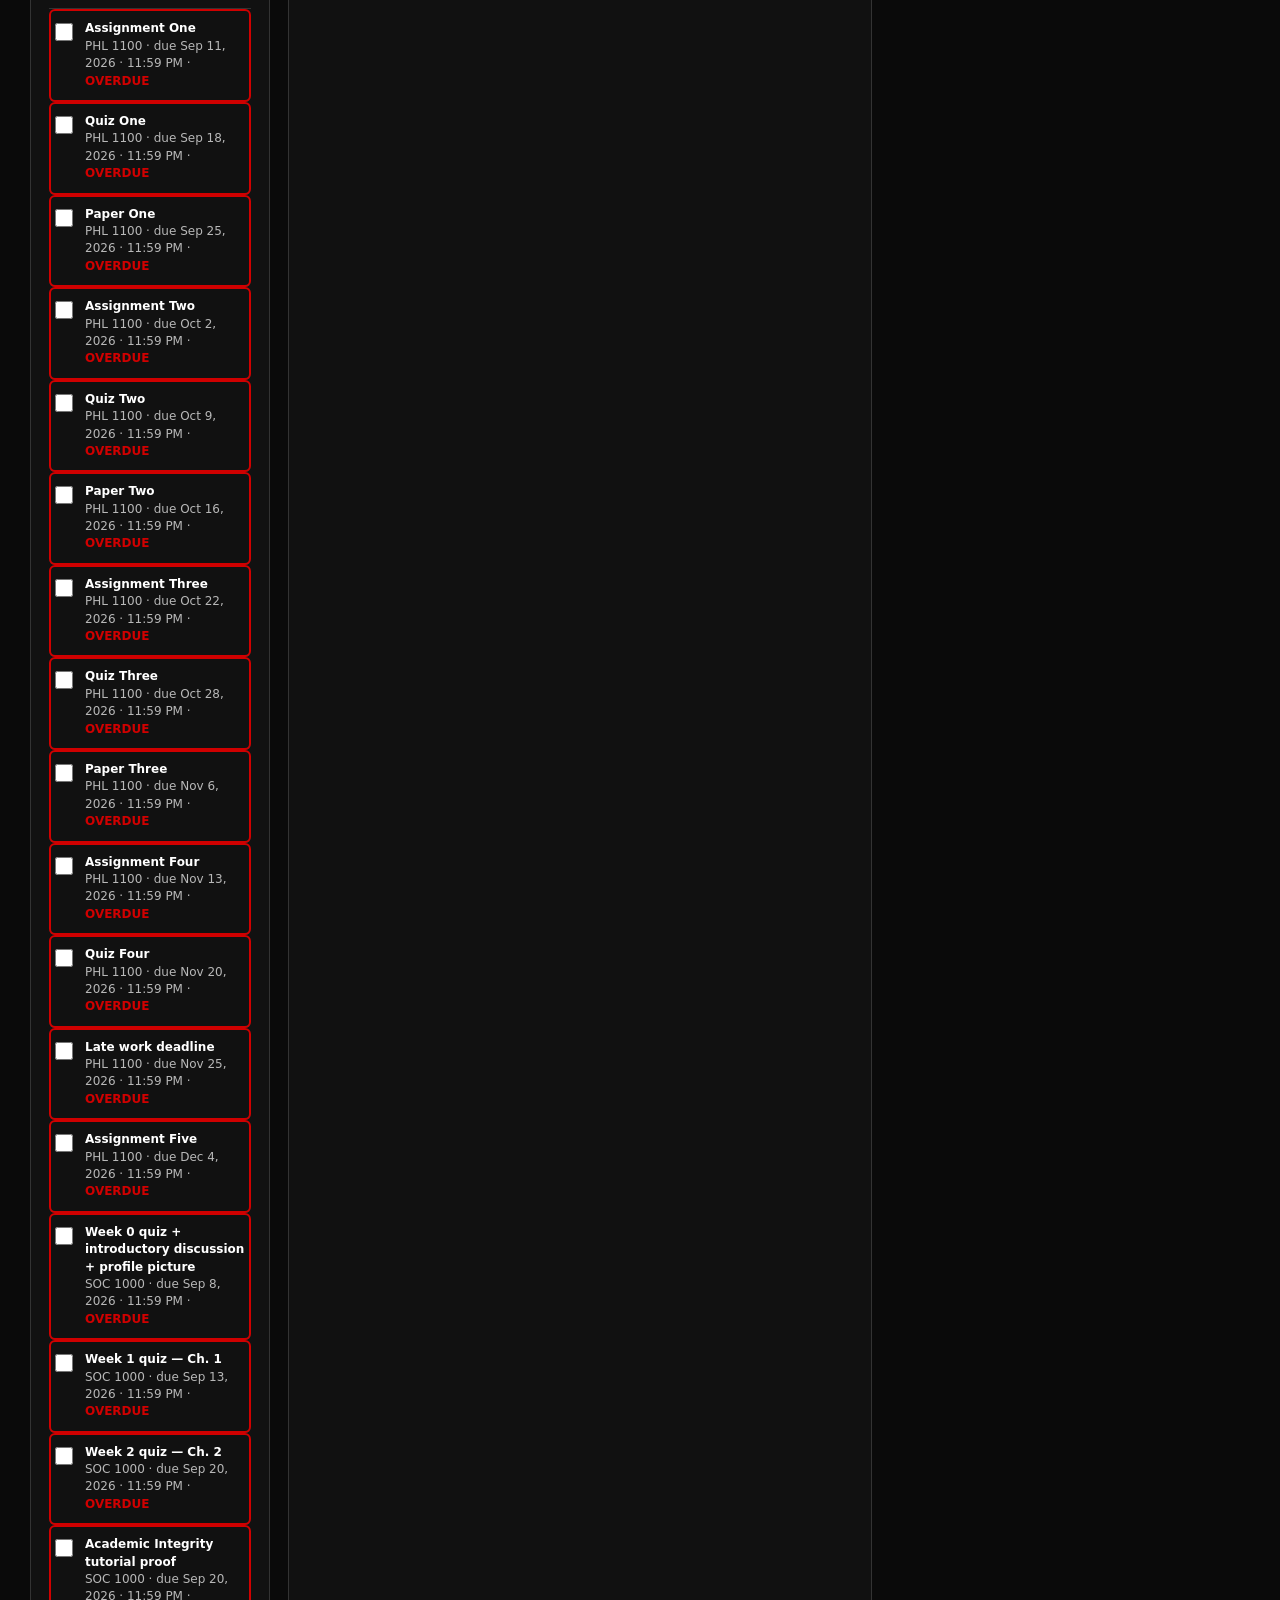
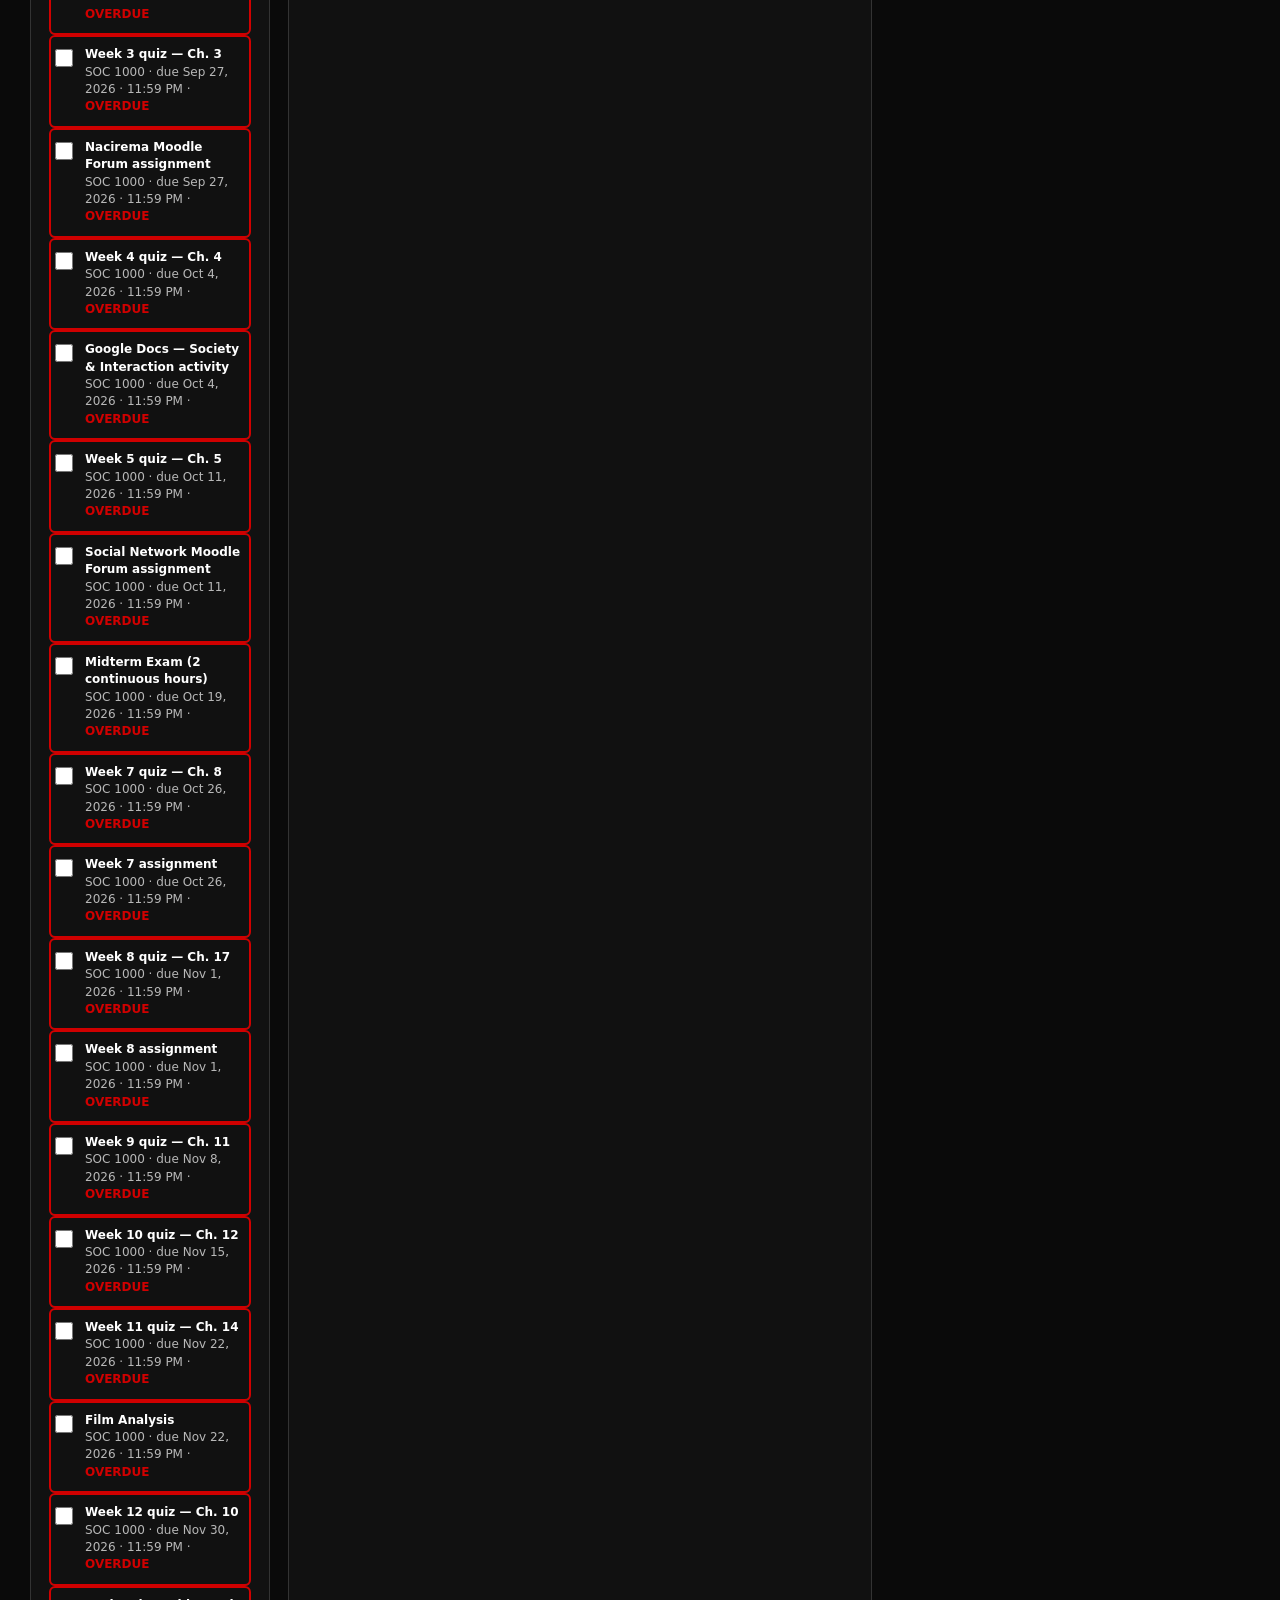
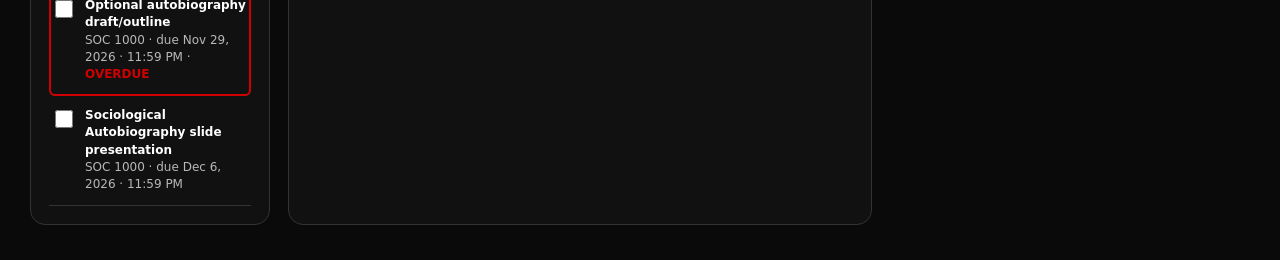
==== commit 7163bc8e: "feat: remove past and completed calendar assignments" ====
--- a/index.html
+++ b/index.html
@@ -9,6 +9,7 @@
  .checkItem{transition:opacity .7s ease,transform .7s ease,max-height .7s ease}.checkItem.overdue{outline:2px solid #d00000;outline-offset:-2px;border-radius:6px}.checkItem.overdue strong{color:#d00000}.checkItem.completed{opacity:0;transform:translateX(18px);max-height:0;overflow:hidden;padding-top:0!important;padding-bottom:0!important}.dayMode .checkItem.overdue{outline-color:#d00000}.dayMode .checkItem.overdue strong{color:#d00000}
  .assignmentScreen{position:relative}.assignmentBack{position:absolute;top:18px;left:18px;z-index:2}.assignmentHeader{padding:48px 4px 18px;border-bottom:1px solid var(--line)}.assignmentItem{list-style:none;margin:0 0 16px;padding:18px;border:1px solid var(--line);border-radius:12px;background:#181818}.assignmentItem>b{display:block;font-size:16px;line-height:1.35;margin-bottom:6px}.assignmentActions{display:flex;flex-wrap:wrap;gap:8px;margin-top:13px}.assignmentActions button{min-height:40px}.deleteButton{border-color:#d00000!important;color:#ff7070!important}.dayMode .assignmentItem{background:#fff;border-color:#000}.dayMode .assignmentHeader{border-color:#000}.dayMode .deleteButton{border-color:#d00000!important;color:#c00000!important}
  @media(max-width:950px){#assignmentScreen{padding:12px!important;width:100%;max-width:none}.assignmentScreen .panel,#assignmentDetail{padding:14px!important}.assignmentBack{position:static;display:block;margin:0 0 8px;min-height:44px}.assignmentHeader{padding:8px 0 16px}.assignmentHeader h2{font-size:22px;margin:0 0 10px}.assignmentHeader select{width:100%;min-height:44px}.assignmentItem{margin:0 0 14px;padding:15px 12px}.assignmentItem>b{font-size:16px}.assignmentActions{display:grid;grid-template-columns:1fr 1fr;gap:8px}.assignmentActions button{width:100%;min-height:44px;font-size:12px}.assignmentActions button:first-child{grid-column:1/-1}.deleteButton{grid-column:1/-1}}
+ .day.past{visibility:hidden}
  </style></head><body>
 <header><div><div class="sub">Fall 2026 · assignment calendar and class profiles</div></div><div class="actions"><button id="themeToggle">☼ Day mode</button><button id="todayChecklist">☑ Checklist</button><button id="assignmentList">📋 Assignment list</button><button id="addEvent">＋ Add assignment</button><a class="btn" href="https://moodle.oakland.edu/" target="_blank" rel="noopener">Open Moodle</a></div></header>
 <main class="layout"><aside class="panel" id="inlineChecklist"><h2>Checklist</h2><div class="sub" id="inlineChecklistDate"></div><div class="notice" style="margin-top:12px">Unchecked due and overdue assignments stay here until completed.</div><div id="inlineChecklistItems"></div></aside><section class="panel"><div class="toolbar"><div class="monthNav"><button id="prev">←</button><div class="month" id="month"></div><button id="next">→</button></div><select id="filter" style="background:#111111;color:white;border:1px solid var(--line);padding:8px;border-radius:8px"><option value="all">All classes</option></select></div><div class="weekdays"><div>Sun</div><div>Mon</div><div>Tue</div><div>Wed</div><div>Thu</div><div>Fri</div><div>Sat</div></div><div class="grid" id="calendar"></div><div class="legend"><span><i class="dot"></i>assignment due</span><span>Click any item for details and Moodle</span></div></section>
@@ -34,7 +35,7 @@
 ['Week 0 quiz + introductory discussion + profile picture','2026-09-08','11:59 PM','Explicit date/time'],['Week 1 quiz — Ch. 1','2026-09-13','11:59 PM','Explicit time'],['Week 2 quiz — Ch. 2','2026-09-20','11:59 PM','Week due date; explicit time'],['Academic Integrity tutorial proof','2026-09-20','11:59 PM','Week due date; explicit time'],['Week 3 quiz — Ch. 3','2026-09-27','11:59 PM','Week due date; explicit time'],['Nacirema Moodle Forum assignment','2026-09-27','11:59 PM','Week due date; explicit time'],['Week 4 quiz — Ch. 4','2026-10-04','11:59 PM','Explicit time'],['Google Docs — Society & Interaction activity','2026-10-04','11:59 PM','Explicit time'],['Week 5 quiz — Ch. 5','2026-10-11','11:59 PM','Explicit time'],['Social Network Moodle Forum assignment','2026-10-11','11:59 PM','Explicit time'],['Midterm Exam (2 continuous hours)','2026-10-19','11:59 PM','Window: Oct 18 6:00 AM–Oct 19 11:59 PM'],['Week 7 quiz — Ch. 8','2026-10-26','11:59 PM','Explicit date/time'],['Week 7 assignment','2026-10-26','11:59 PM','To be determined in syllabus'],['Week 8 quiz — Ch. 17','2026-11-01','11:59 PM','Explicit time'],['Week 8 assignment','2026-11-01','11:59 PM','To be determined in syllabus'],['Week 9 quiz — Ch. 11','2026-11-08','11:59 PM','Explicit time'],['Week 10 quiz — Ch. 12','2026-11-15','11:59 PM','Explicit time'],['Week 11 quiz — Ch. 14','2026-11-22','11:59 PM','Explicit time'],['Film Analysis','2026-11-22','11:59 PM','Explicit time'],['Week 12 quiz — Ch. 10','2026-11-30','11:59 PM','Explicit date/time'],['Optional autobiography draft/outline','2026-11-29','11:59 PM','Explicit date/time'],['Sociological Autobiography slide presentation','2026-12-06','11:59 PM','Explicit time'],['Final Exam (2-hour window)','2026-12-12','10:00 PM','Window: Dec 9 6:00 AM–Dec 12 10:00 PM']]}];
 if(localStorage.getItem('dashboard-courses')){try{let saved=JSON.parse(localStorage.getItem('dashboard-courses'));if(Array.isArray(saved)&&saved.length)courses.splice(0,courses.length,...saved)}catch(e){console.warn('Could not restore saved assignments',e)}}
 let view=new Date(2026,8,1), selected='all', currentItem=null; const all=()=>courses.flatMap(c=>c.items.map(x=>({...Object.fromEntries(['title','date','time','note'].map((k,i)=>[k,x[i]])),course:c}))); 
-function fmt(d){return new Intl.DateTimeFormat('en-US',{month:'short',day:'numeric',year:'numeric'}).format(new Date(d+'T12:00:00'))}function render(){document.getElementById('month').textContent=new Intl.DateTimeFormat('en-US',{month:'long',year:'numeric'}).format(view);let cal=document.getElementById('calendar');cal.innerHTML='';let y=view.getFullYear(),m=view.getMonth(),first=new Date(y,m,1).getDay(),days=new Date(y,m+1,0).getDate(),prev=new Date(y,m,0).getDate();let list=all().filter(i=>selected==='all'||i.course.code===selected);for(let i=0;i<42;i++){let n=i-first+1,d=new Date(y,m,n),iso=d.toISOString().slice(0,10),muted=n<1||n>days;let el=document.createElement('div');el.className='day'+(muted?' muted':'');el.innerHTML='<div class="num">'+(muted?(n<1?prev+n:n-days):n)+'</div>';list.filter(x=>x.date===iso).forEach(x=>{let e=document.createElement('div');e.className='event';e.style.borderLeftColor=x.course.color;e.innerHTML='<b>'+x.title+'</b><small>'+x.course.code+' · '+x.time+'</small>';e.onclick=()=>{let ci=courses.indexOf(x.course),ii=x.course.items.findIndex(y=>y[0]===x.title);if(localStorage.getItem('moodle-'+ci+'-'+ii))openMoodle(ci,ii);else showDetail(x)};el.appendChild(e)});cal.appendChild(el)}}
+function fmt(d){return new Intl.DateTimeFormat('en-US',{month:'short',day:'numeric',year:'numeric'}).format(new Date(d+'T12:00:00'))}function render(){document.getElementById('month').textContent=new Intl.DateTimeFormat('en-US',{month:'long',year:'numeric'}).format(view);let cal=document.getElementById('calendar');cal.innerHTML='';let y=view.getFullYear(),m=view.getMonth(),first=new Date(y,m,1).getDay(),days=new Date(y,m+1,0).getDate(),prev=new Date(y,m,0).getDate();let list=all().filter(i=>(selected==='all'||i.course.code===selected)&&i.date>=new Date().toISOString().slice(0,10)&&localStorage.getItem('checked-'+i.date+'-'+i.course.code+'-'+i.title)!=='1');for(let i=0;i<42;i++){let n=i-first+1,d=new Date(y,m,n),iso=d.toISOString().slice(0,10),muted=n<1||n>days;let el=document.createElement('div');el.className='day'+(muted?' muted':'')+(iso<new Date().toISOString().slice(0,10)?' past':'');el.innerHTML='<div class="num">'+(muted?(n<1?prev+n:n-days):n)+'</div>';list.filter(x=>x.date===iso).forEach(x=>{let e=document.createElement('div');e.className='event';e.style.borderLeftColor=x.course.color;e.innerHTML='<b>'+x.title+'</b><small>'+x.course.code+' · '+x.time+'</small>';e.onclick=()=>{let ci=courses.indexOf(x.course),ii=x.course.items.findIndex(y=>y[0]===x.title);if(localStorage.getItem('moodle-'+ci+'-'+ii))openMoodle(ci,ii);else showDetail(x)};el.appendChild(e)});cal.appendChild(el)}}
 function renderCourses(){let box=document.getElementById('courses');box.innerHTML='';let sel=document.getElementById('filter');sel.innerHTML='<option value="all">All classes</option>';courses.forEach(c=>{let o=document.createElement('option');o.value=c.code;o.textContent=c.code+' — '+c.name;sel.appendChild(o);let el=document.createElement('div');el.className='course';el.innerHTML='<div class="course-head"><h3>'+c.code+' · '+c.name+'</h3><span class="badge">'+c.items.length+' items</span></div><div class="course-meta">'+c.items.length+' assignments scheduled</div><button type="button">View assignments</button>';el.querySelector('button').onclick=e=>{e.stopPropagation();showAssignmentScreen(c)};box.appendChild(el)})}
 function showCourse(c){let d=document.getElementById('assignmentDetail')||document.getElementById('detail');d.classList.add('show');let ci=courses.indexOf(c);d.innerHTML='<button class="assignmentBack" onclick="showDashboard()">← Calendars</button><div class="detail-title assignmentHeader"><div><h2>Assignment list</h2><select onchange="showCourse(courses[this.value])" style="background:#111;color:#fff;border:1px solid #333;padding:9px;border-radius:8px;max-width:100%">'+courses.map((x,i)=>'<option value="'+i+'" '+(i===ci?'selected':'')+'>'+x.code+' — '+x.name+'</option>').join('')+'</select><div class="sub">'+c.items.length+' scheduled items</div></div></div><ul>'+c.items.map((x,i)=>'<li class="assignmentItem"><b>'+x[0]+'</b><br><span class="sub">Due '+fmt(x[1])+' at '+x[2]+' · '+x[3]+'</span><div class="assignmentActions"><button onclick="openMoodle('+ci+','+i+')">Open in Moodle</button><button onclick="editLink('+ci+','+i+')">Edit link</button><button onclick="editAssignment('+ci+','+i+')">Edit assignment</button><button class="deleteButton" onclick="deleteAssignment('+ci+','+i+')">Delete</button></div></li>').join('')+'</ul><button onclick="addAssignment('+ci+')">＋ Add to '+c.code+'</button>'}
 function showDetail(x){showAssignmentScreen(x.course)}
@@ -46,7 +47,7 @@
 function deleteAssignment(ci,ii){if(confirm('Delete this assignment?')){courses[ci].items.splice(ii,1);localStorage.setItem('dashboard-courses',JSON.stringify(courses));renderCourses();render();showCourse(courses[ci])}}
 function saveAssignment(){let ci=+document.getElementById('assignmentCourse').value,title=document.getElementById('assignmentTitle').value.trim(),date=document.getElementById('assignmentDate').value,time=document.getElementById('assignmentTime').value,note=document.getElementById('assignmentNote').value.trim()||'Added by user';if(!title||!date||!time){alert('Please enter a title, date, and time.');return}let hh=+time.slice(0,2),mm=time.slice(3),display=(hh%12||12)+':'+mm+' '+(hh<12?'AM':'PM');if(currentItem.ii===null)courses[ci].items.push([title,date,display,note]);else{courses[ci].items[currentItem.ii]=[title,date,display,note]}localStorage.setItem('dashboard-courses',JSON.stringify(courses));document.getElementById('assignmentModal').classList.remove('open');renderCourses();render();showCourse(courses[ci])}
 function populateAssignmentCourses(){let s=document.getElementById('assignmentCourse');courses.forEach((c,i)=>{let o=document.createElement('option');o.value=i;o.textContent=c.code+' — '+c.name;s.appendChild(o)})}
-function renderChecklist(){let now=new Date(),iso=now.toISOString().slice(0,10),items=all().filter(x=>x.date<=iso&&localStorage.getItem('checked-'+x.date+'-'+x.course.code+'-'+x.title)!=='1'),dateText=new Intl.DateTimeFormat('en-US',{weekday:'long',month:'long',day:'numeric',year:'numeric'}).format(now),html=items.length?items.map(x=>{let key='checked-'+x.date+'-'+x.course.code+'-'+x.title,overdue=x.date<iso;return '<label class="checkItem '+(overdue?'overdue':'')+'" style="display:flex;align-items:flex-start;gap:9px;padding:11px 2px;border-bottom:1px solid var(--line);cursor:pointer"><input type="checkbox" data-check="'+key+'" style="width:18px;height:18px;accent-color:var(--good)"><span style="flex:1;font-size:12px"><b>'+x.title+'</b><br><span class="sub">'+x.course.code+' · due '+fmt(x.date)+' · '+x.time+(overdue?' · <strong>OVERDUE</strong>':'')+'</span></span></label>'}).join(''):'<div class="empty">Nothing is due or overdue.</div>';['checklistDate','inlineChecklistDate'].forEach(id=>{let e=document.getElementById(id);if(e)e.textContent=dateText});['checklistItems','inlineChecklistItems'].forEach(id=>{let e=document.getElementById(id);if(e){e.innerHTML=html;e.querySelectorAll('[data-check]').forEach(c=>c.onchange=()=>{let row=c.closest('.checkItem');row.classList.add('completed');setTimeout(()=>{localStorage.setItem(c.dataset.check,c.checked?'1':'0');renderChecklist()},700)})}})}
+function renderChecklist(){let now=new Date(),iso=now.toISOString().slice(0,10),items=all().filter(x=>x.date<=iso&&localStorage.getItem('checked-'+x.date+'-'+x.course.code+'-'+x.title)!=='1'),dateText=new Intl.DateTimeFormat('en-US',{weekday:'long',month:'long',day:'numeric',year:'numeric'}).format(now),html=items.length?items.map(x=>{let key='checked-'+x.date+'-'+x.course.code+'-'+x.title,overdue=x.date<iso;return '<label class="checkItem '+(overdue?'overdue':'')+'" style="display:flex;align-items:flex-start;gap:9px;padding:11px 2px;border-bottom:1px solid var(--line);cursor:pointer"><input type="checkbox" data-check="'+key+'" style="width:18px;height:18px;accent-color:var(--good)"><span style="flex:1;font-size:12px"><b>'+x.title+'</b><br><span class="sub">'+x.course.code+' · due '+fmt(x.date)+' · '+x.time+(overdue?' · <strong>OVERDUE</strong>':'')+'</span></span></label>'}).join(''):'<div class="empty">Nothing is due or overdue.</div>';['checklistDate','inlineChecklistDate'].forEach(id=>{let e=document.getElementById(id);if(e)e.textContent=dateText});['checklistItems','inlineChecklistItems'].forEach(id=>{let e=document.getElementById(id);if(e){e.innerHTML=html;e.querySelectorAll('[data-check]').forEach(c=>c.onchange=()=>{let row=c.closest('.checkItem');row.classList.add('completed');setTimeout(()=>{localStorage.setItem(c.dataset.check,c.checked?'1':'0');renderChecklist();render()},700)})}})}
 function showChecklist(){document.querySelector('header').style.display='none';document.querySelector('main.layout').style.display='none';document.getElementById('todayScreen').style.display='block';renderChecklist()}
 function showDashboard(){document.querySelector('header').style.display='flex';document.querySelector('main.layout').style.display='grid';document.getElementById('todayScreen').style.display='none';document.getElementById('assignmentScreen').style.display='none';requestAnimationFrame(()=>{window.scrollTo(0,0);document.documentElement.scrollTop=0;document.body.scrollTop=0})}
 
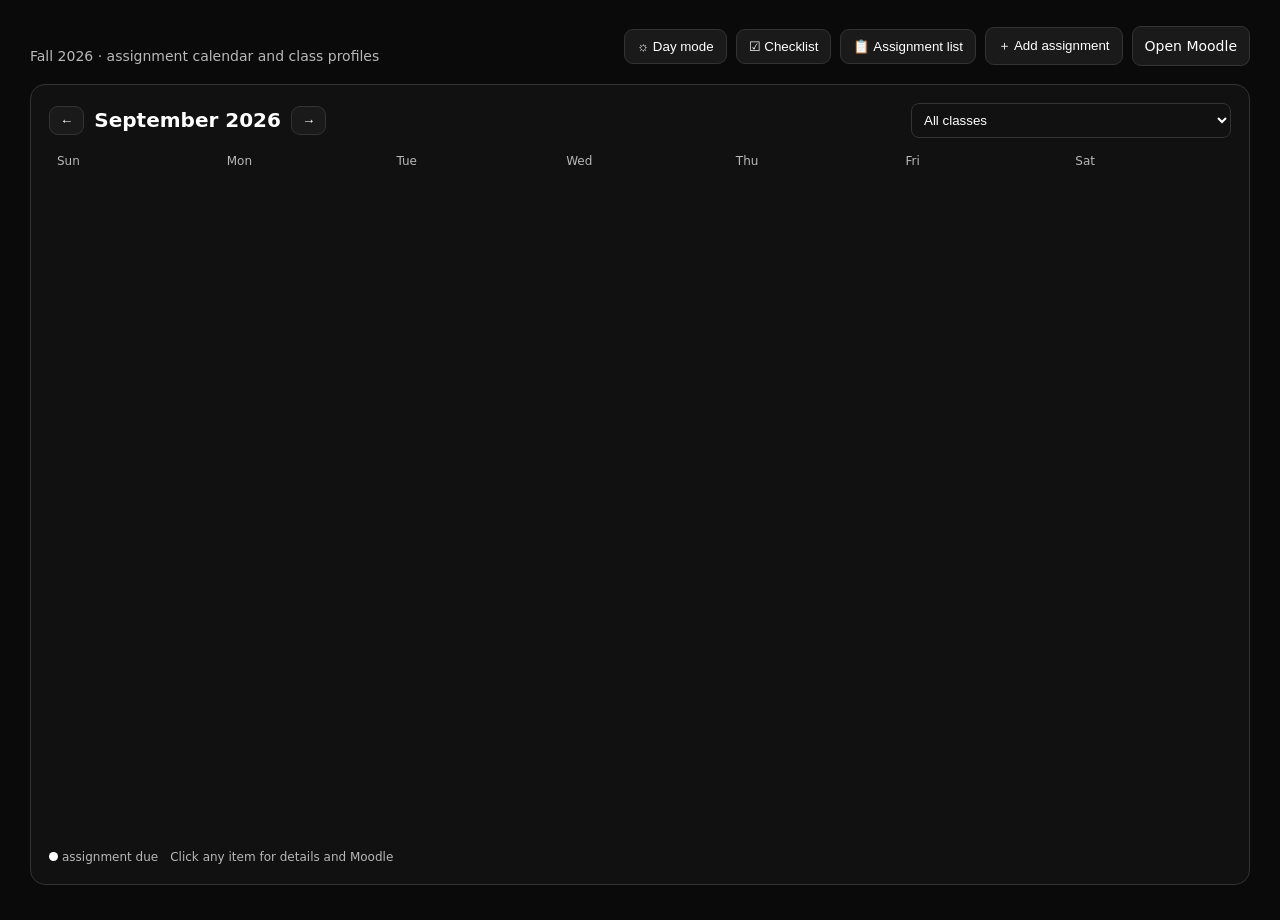
==== commit 70b94229: "feat: make home screen calendar only" ====
--- a/index.html
+++ b/index.html
@@ -10,9 +10,10 @@
  .assignmentScreen{position:relative}.assignmentBack{position:absolute;top:18px;left:18px;z-index:2}.assignmentHeader{padding:48px 4px 18px;border-bottom:1px solid var(--line)}.assignmentItem{list-style:none;margin:0 0 16px;padding:18px;border:1px solid var(--line);border-radius:12px;background:#181818}.assignmentItem>b{display:block;font-size:16px;line-height:1.35;margin-bottom:6px}.assignmentActions{display:flex;flex-wrap:wrap;gap:8px;margin-top:13px}.assignmentActions button{min-height:40px}.deleteButton{border-color:#d00000!important;color:#ff7070!important}.dayMode .assignmentItem{background:#fff;border-color:#000}.dayMode .assignmentHeader{border-color:#000}.dayMode .deleteButton{border-color:#d00000!important;color:#c00000!important}
  @media(max-width:950px){#assignmentScreen{padding:12px!important;width:100%;max-width:none}.assignmentScreen .panel,#assignmentDetail{padding:14px!important}.assignmentBack{position:static;display:block;margin:0 0 8px;min-height:44px}.assignmentHeader{padding:8px 0 16px}.assignmentHeader h2{font-size:22px;margin:0 0 10px}.assignmentHeader select{width:100%;min-height:44px}.assignmentItem{margin:0 0 14px;padding:15px 12px}.assignmentItem>b{font-size:16px}.assignmentActions{display:grid;grid-template-columns:1fr 1fr;gap:8px}.assignmentActions button{width:100%;min-height:44px;font-size:12px}.assignmentActions button:first-child{grid-column:1/-1}.deleteButton{grid-column:1/-1}}
  .day.past{visibility:hidden}
+ .homeOnly{grid-template-columns:1fr!important}.homeOnly #inlineChecklist,.homeOnly .right{display:none!important}.homeOnly>section.panel{width:100%}
  </style></head><body>
 <header><div><div class="sub">Fall 2026 · assignment calendar and class profiles</div></div><div class="actions"><button id="themeToggle">☼ Day mode</button><button id="todayChecklist">☑ Checklist</button><button id="assignmentList">📋 Assignment list</button><button id="addEvent">＋ Add assignment</button><a class="btn" href="https://moodle.oakland.edu/" target="_blank" rel="noopener">Open Moodle</a></div></header>
-<main class="layout"><aside class="panel" id="inlineChecklist"><h2>Checklist</h2><div class="sub" id="inlineChecklistDate"></div><div class="notice" style="margin-top:12px">Unchecked due and overdue assignments stay here until completed.</div><div id="inlineChecklistItems"></div></aside><section class="panel"><div class="toolbar"><div class="monthNav"><button id="prev">←</button><div class="month" id="month"></div><button id="next">→</button></div><select id="filter" style="background:#111111;color:white;border:1px solid var(--line);padding:8px;border-radius:8px"><option value="all">All classes</option></select></div><div class="weekdays"><div>Sun</div><div>Mon</div><div>Tue</div><div>Wed</div><div>Thu</div><div>Fri</div><div>Sat</div></div><div class="grid" id="calendar"></div><div class="legend"><span><i class="dot"></i>assignment due</span><span>Click any item for details and Moodle</span></div></section>
+<main class="layout homeOnly"><aside class="panel" id="inlineChecklist"><h2>Checklist</h2><div class="sub" id="inlineChecklistDate"></div><div class="notice" style="margin-top:12px">Unchecked due and overdue assignments stay here until completed.</div><div id="inlineChecklistItems"></div></aside><section class="panel"><div class="toolbar"><div class="monthNav"><button id="prev">←</button><div class="month" id="month"></div><button id="next">→</button></div><select id="filter" style="background:#111111;color:white;border:1px solid var(--line);padding:8px;border-radius:8px"><option value="all">All classes</option></select></div><div class="weekdays"><div>Sun</div><div>Mon</div><div>Tue</div><div>Wed</div><div>Thu</div><div>Fri</div><div>Sat</div></div><div class="grid" id="calendar"></div><div class="legend"><span><i class="dot"></i>assignment due</span><span>Click any item for details and Moodle</span></div></section>
 <section class="right"><section class="panel"><h2>Classes</h2><div class="notice">Syllabus dates are loaded. Items without an explicit clock time use <b>11:59 PM</b> as a planning default. Moodle activity URLs are not published in these syllabi, so assignment buttons open Moodle; replace links when your course pages provide them.</div><div class="course-list" id="courses"></div></section><section class="panel detail" id="detail"></section></section></main>
 <section id="assignmentScreen" style="display:none;max-width:1000px;margin:0 auto;padding:30px"><div class="panel" id="assignmentDetail"></div></section>
 <section id="todayScreen" style="display:none;max-width:900px;margin:0 auto;padding:30px"><div class="panel"><div class="detail-title"><div><h1>Checklist</h1><div class="sub" id="checklistDate"></div></div><button id="backToDashboard">← Calendars & class functions</button></div><div class="notice" style="margin-top:18px">Check items off as you complete them. Your checklist status is saved in this browser.</div><div id="checklistItems"></div></div></section>
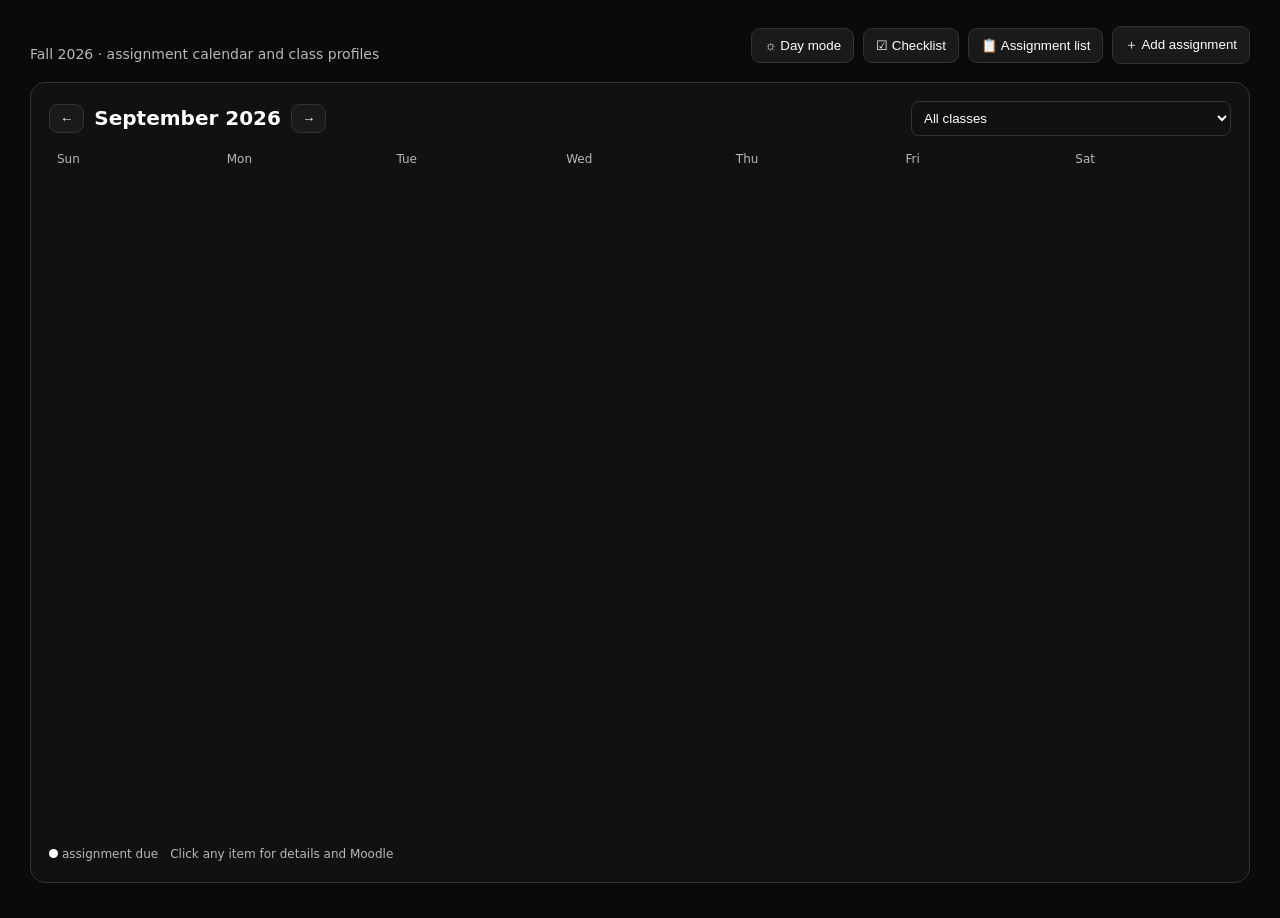
==== commit 35b4155e: "fix: remove global open Moodle button" ====
--- a/index.html
+++ b/index.html
@@ -12,9 +12,8 @@
  .day.past{visibility:hidden}
  .homeOnly{grid-template-columns:1fr!important}.homeOnly #inlineChecklist,.homeOnly .right{display:none!important}.homeOnly>section.panel{width:100%}
  </style></head><body>
-<header><div><div class="sub">Fall 2026 · assignment calendar and class profiles</div></div><div class="actions"><button id="themeToggle">☼ Day mode</button><button id="todayChecklist">☑ Checklist</button><button id="assignmentList">📋 Assignment list</button><button id="addEvent">＋ Add assignment</button><a class="btn" href="https://moodle.oakland.edu/" target="_blank" rel="noopener">Open Moodle</a></div></header>
-<main class="layout homeOnly"><aside class="panel" id="inlineChecklist"><h2>Checklist</h2><div class="sub" id="inlineChecklistDate"></div><div class="notice" style="margin-top:12px">Unchecked due and overdue assignments stay here until completed.</div><div id="inlineChecklistItems"></div></aside><section class="panel"><div class="toolbar"><div class="monthNav"><button id="prev">←</button><div class="month" id="month"></div><button id="next">→</button></div><select id="filter" style="background:#111111;color:white;border:1px solid var(--line);padding:8px;border-radius:8px"><option value="all">All classes</option></select></div><div class="weekdays"><div>Sun</div><div>Mon</div><div>Tue</div><div>Wed</div><div>Thu</div><div>Fri</div><div>Sat</div></div><div class="grid" id="calendar"></div><div class="legend"><span><i class="dot"></i>assignment due</span><span>Click any item for details and Moodle</span></div></section>
-<section class="right"><section class="panel"><h2>Classes</h2><div class="notice">Syllabus dates are loaded. Items without an explicit clock time use <b>11:59 PM</b> as a planning default. Moodle activity URLs are not published in these syllabi, so assignment buttons open Moodle; replace links when your course pages provide them.</div><div class="course-list" id="courses"></div></section><section class="panel detail" id="detail"></section></section></main>
+<header><div><div class="sub">Fall 2026 · assignment calendar and class profiles</div></div><div class="actions"><button id="themeToggle">☼ Day mode</button><button id="todayChecklist">☑ Checklist</button><button id="assignmentList">📋 Assignment list</button><button id="addEvent">＋ Add assignment</button></div></header>
+<main class="layout homeOnly"><section class="panel"><div class="toolbar"><div class="monthNav"><button id="prev">←</button><div class="month" id="month"></div><button id="next">→</button></div><select id="filter" style="background:#111111;color:white;border:1px solid var(--line);padding:8px;border-radius:8px"><option value="all">All classes</option></select></div><div class="weekdays"><div>Sun</div><div>Mon</div><div>Tue</div><div>Wed</div><div>Thu</div><div>Fri</div><div>Sat</div></div><div class="grid" id="calendar"></div><div class="legend"><span><i class="dot"></i>assignment due</span><span>Click any item for details and Moodle</span></div></section></main><div id="inlineChecklist" style="display:none"></div><div class="right" style="display:none"><div id="courses"></div><div id="detail"></div></div>
 <section id="assignmentScreen" style="display:none;max-width:1000px;margin:0 auto;padding:30px"><div class="panel" id="assignmentDetail"></div></section>
 <section id="todayScreen" style="display:none;max-width:900px;margin:0 auto;padding:30px"><div class="panel"><div class="detail-title"><div><h1>Checklist</h1><div class="sub" id="checklistDate"></div></div><button id="backToDashboard">← Calendars & class functions</button></div><div class="notice" style="margin-top:18px">Check items off as you complete them. Your checklist status is saved in this browser.</div><div id="checklistItems"></div></div></section>
 <div class="modal" id="modal"><div class="modalbox"><h2>Edit Moodle link</h2><div id="editName" class="sub"></div><input id="urlInput" placeholder="https://moodle.oakland.edu/..."/><div class="row"><button id="cancel">Cancel</button><button id="save">Save link</button></div></div></div><div class="modal" id="assignmentModal"><div class="modalbox"><h2 id="assignmentHeading">Add assignment</h2><label>Class<select id="assignmentCourse" style="width:100%;padding:10px;background:#0d1529;color:white;border:1px solid var(--line);border-radius:8px;margin:7px 0 10px"></select></label><label>Title<input id="assignmentTitle"></label><label>Due date<input id="assignmentDate" type="date"></label><label>Due time<input id="assignmentTime" type="time" value="23:59"></label><label>Notes<input id="assignmentNote"></label><div class="row"><button id="assignmentCancel">Cancel</button><button id="assignmentSave">Save assignment</button></div></div></div>
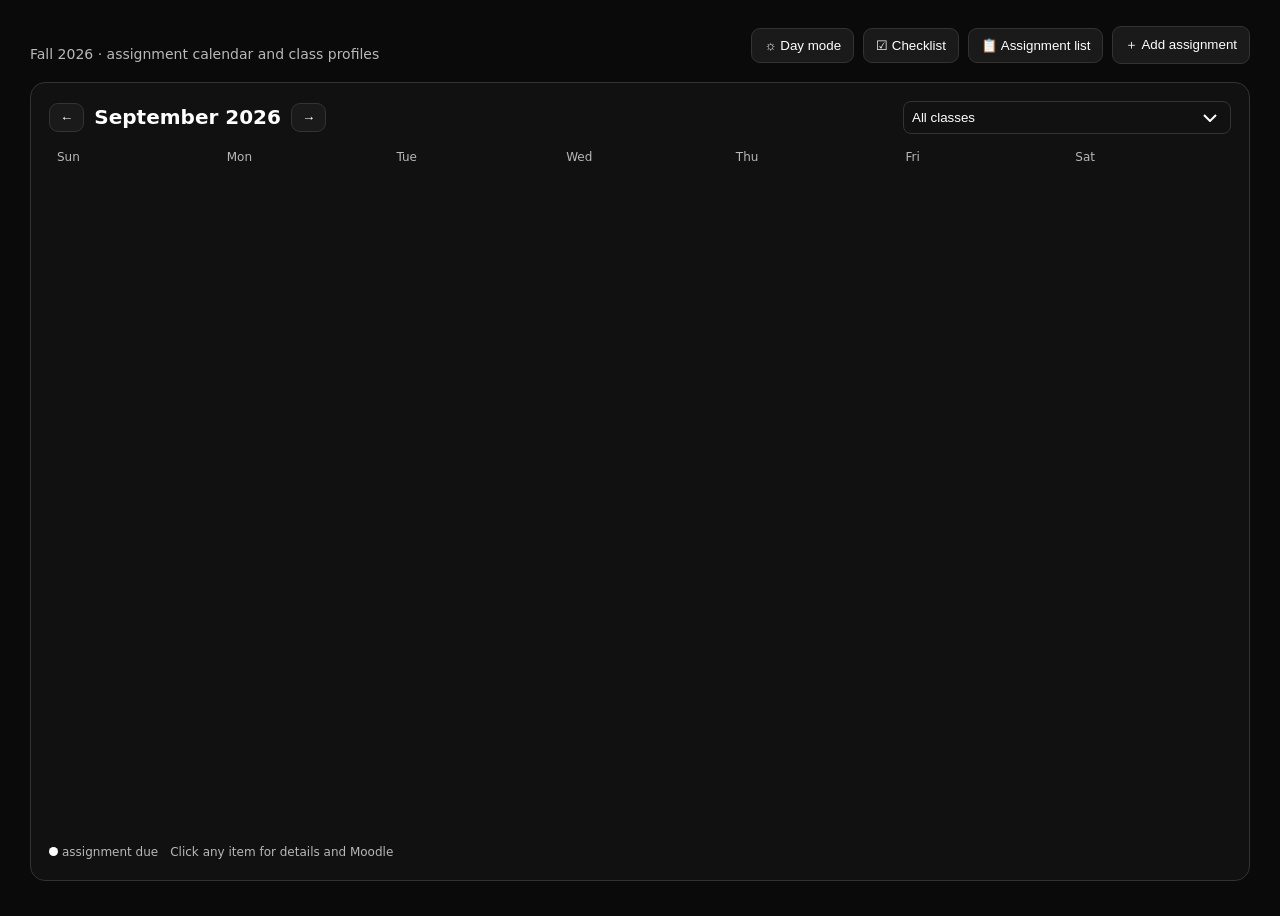
==== commit 8141de5a: "style: add themed calendar class dropdown arrow" ====
--- a/index.html
+++ b/index.html
@@ -11,6 +11,7 @@
  @media(max-width:950px){#assignmentScreen{padding:12px!important;width:100%;max-width:none}.assignmentScreen .panel,#assignmentDetail{padding:14px!important}.assignmentBack{position:static;display:block;margin:0 0 8px;min-height:44px}.assignmentHeader{padding:8px 0 16px}.assignmentHeader h2{font-size:22px;margin:0 0 10px}.assignmentHeader select{width:100%;min-height:44px}.assignmentItem{margin:0 0 14px;padding:15px 12px}.assignmentItem>b{font-size:16px}.assignmentActions{display:grid;grid-template-columns:1fr 1fr;gap:8px}.assignmentActions button{width:100%;min-height:44px;font-size:12px}.assignmentActions button:first-child{grid-column:1/-1}.deleteButton{grid-column:1/-1}}
  .day.past{visibility:hidden}
  .homeOnly{grid-template-columns:1fr!important}.homeOnly #inlineChecklist,.homeOnly .right{display:none!important}.homeOnly>section.panel{width:100%}
+ .toolbar select{appearance:none;-webkit-appearance:none;padding-right:36px!important;background-image:url("data:image/svg+xml,%3Csvg xmlns='http://www.w3.org/2000/svg' width='14' height='8' viewBox='0 0 14 8'%3E%3Cpath d='M1 1l6 6 6-6' fill='none' stroke='%23fff' stroke-width='2'/%3E%3C/svg%3E")!important;background-repeat:no-repeat!important;background-position:right 13px center!important;background-size:14px 8px!important}.dayMode .toolbar select{background-image:url("data:image/svg+xml,%3Csvg xmlns='http://www.w3.org/2000/svg' width='14' height='8' viewBox='0 0 14 8'%3E%3Cpath d='M1 1l6 6 6-6' fill='none' stroke='%23000' stroke-width='2'/%3E%3C/svg%3E")!important}
  </style></head><body>
 <header><div><div class="sub">Fall 2026 · assignment calendar and class profiles</div></div><div class="actions"><button id="themeToggle">☼ Day mode</button><button id="todayChecklist">☑ Checklist</button><button id="assignmentList">📋 Assignment list</button><button id="addEvent">＋ Add assignment</button></div></header>
 <main class="layout homeOnly"><section class="panel"><div class="toolbar"><div class="monthNav"><button id="prev">←</button><div class="month" id="month"></div><button id="next">→</button></div><select id="filter" style="background:#111111;color:white;border:1px solid var(--line);padding:8px;border-radius:8px"><option value="all">All classes</option></select></div><div class="weekdays"><div>Sun</div><div>Mon</div><div>Tue</div><div>Wed</div><div>Thu</div><div>Fri</div><div>Sat</div></div><div class="grid" id="calendar"></div><div class="legend"><span><i class="dot"></i>assignment due</span><span>Click any item for details and Moodle</span></div></section></main><div id="inlineChecklist" style="display:none"></div><div class="right" style="display:none"><div id="courses"></div><div id="detail"></div></div>
